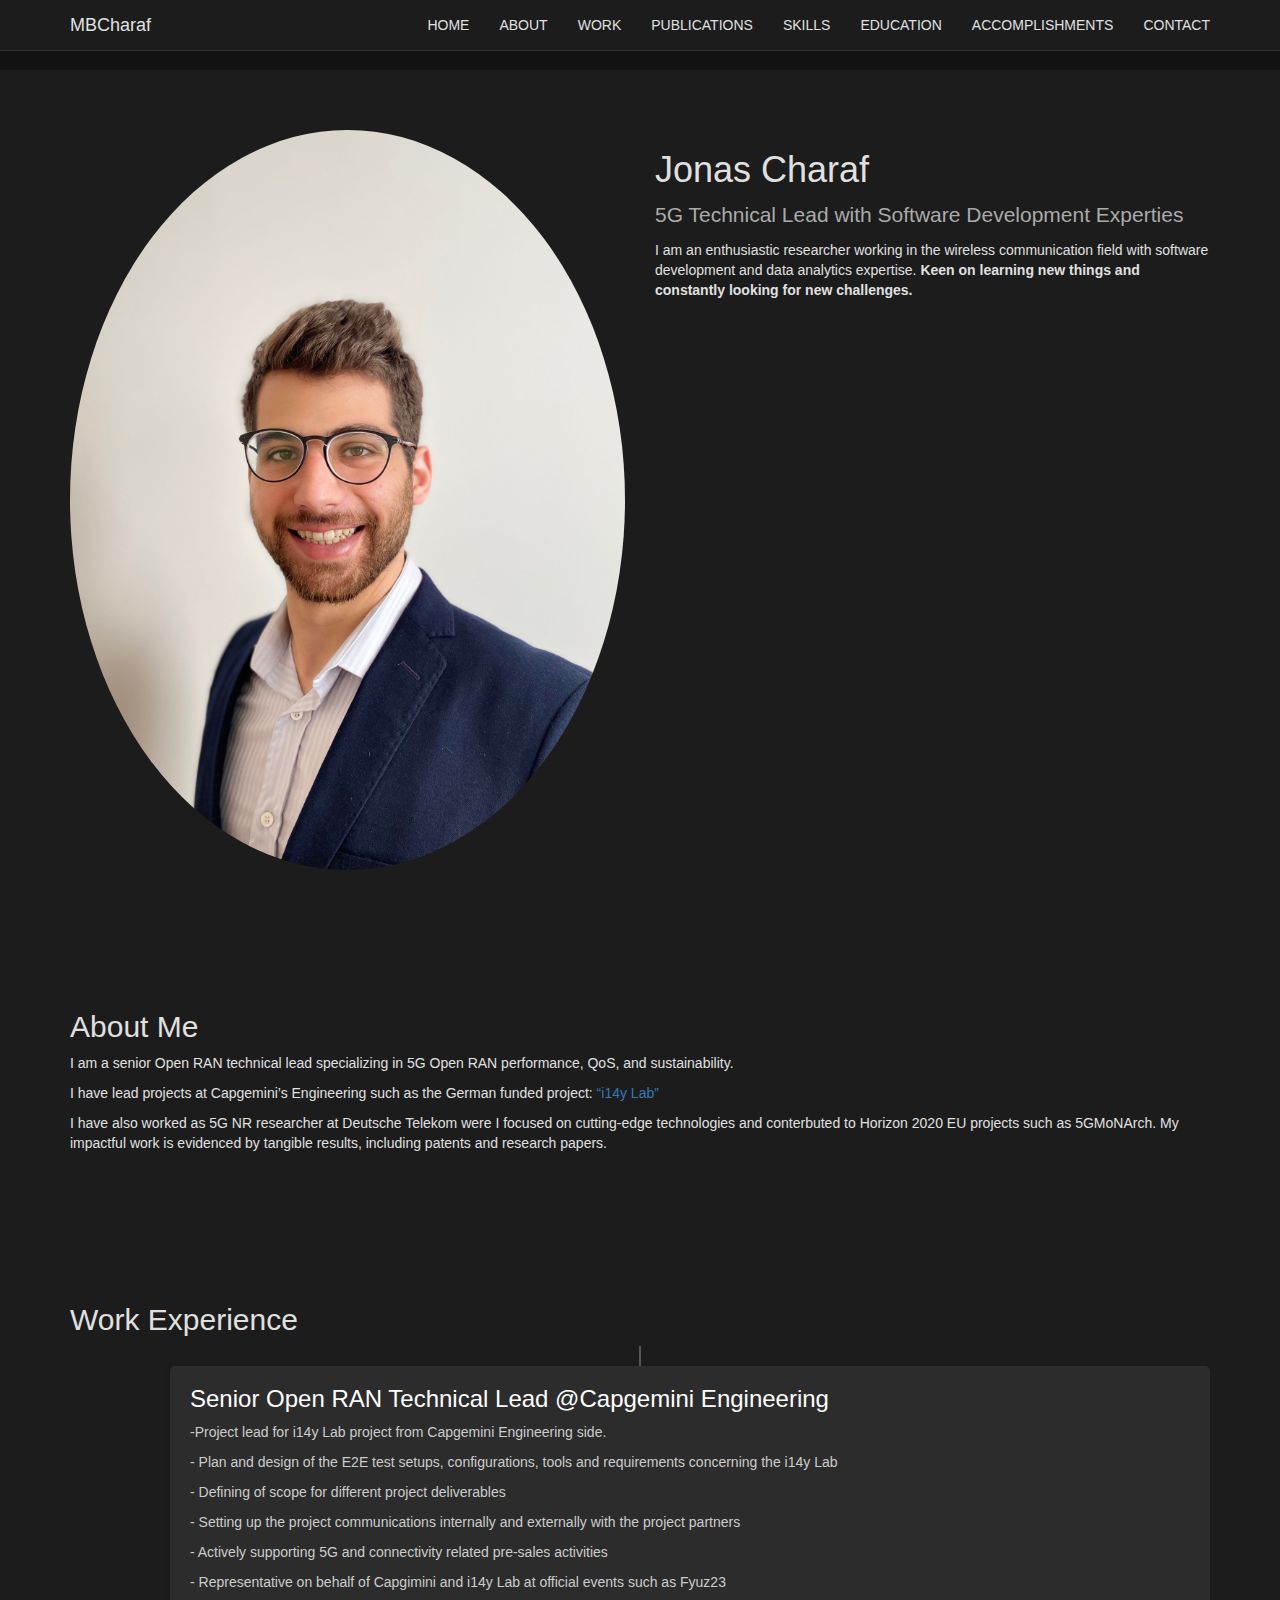
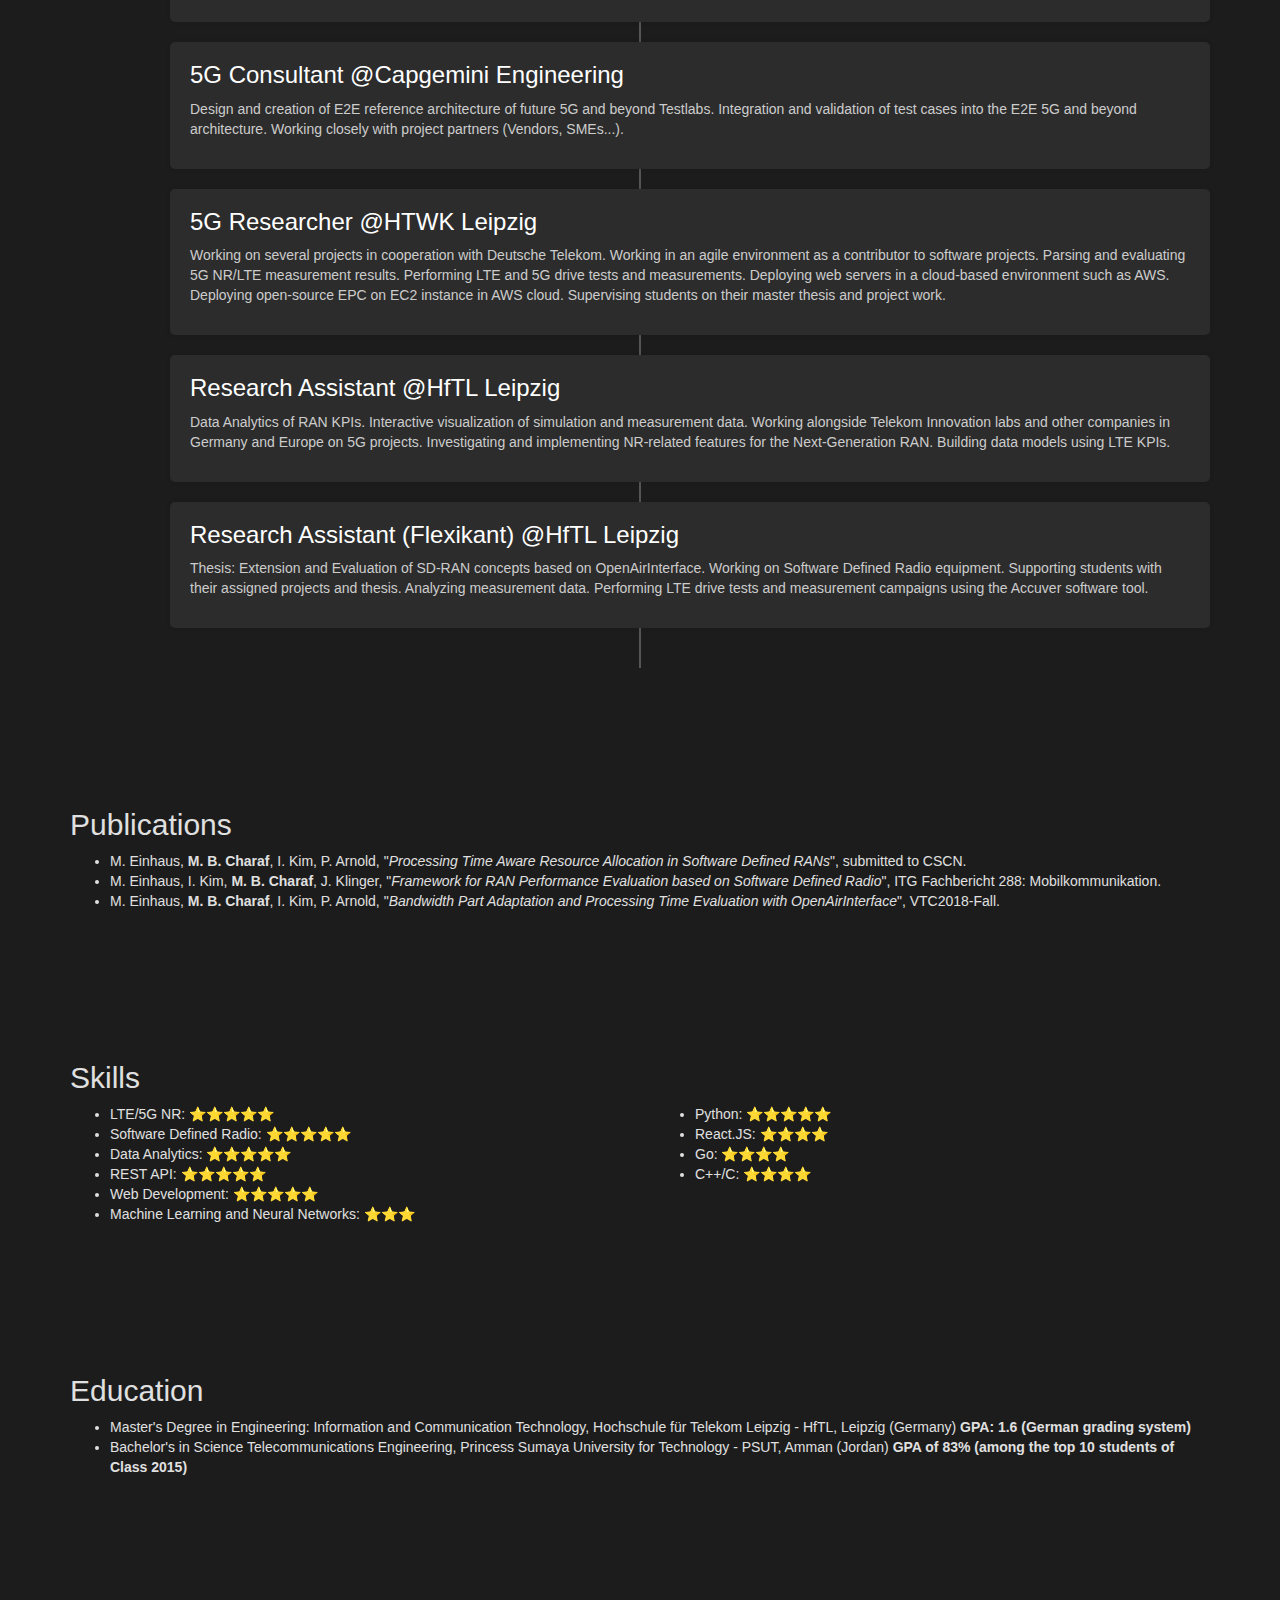
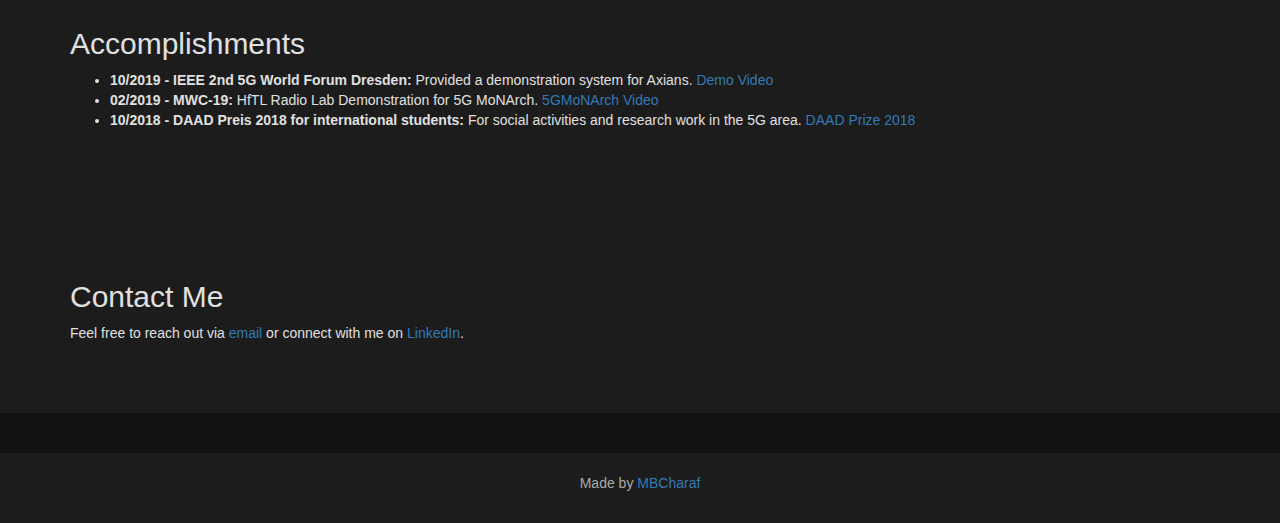
==== index.html @ 1aead3f2 "Update index.html" ====
<!DOCTYPE html>
<html lang="en">

<head>
    <meta charset="UTF-8">
    <meta name="viewport" content="width=device-width, initial-scale=1.0">
    <meta description="Personal CV and Portfolio of Mohamad Buchr Charaf">
    <title>Jonas Charaf</title>
    <link rel="stylesheet" href="https://maxcdn.bootstrapcdn.com/bootstrap/3.3.7/css/bootstrap.min.css">
    <link rel="stylesheet" href="css/styles.css">
</head>

<body>
    <nav class="navbar navbar-default navbar-fixed-top">
        <div class="container">
            <div class="navbar-header">
                <a class="navbar-brand" href="#">MBCharaf</a>
            </div>
            <ul class="nav navbar-nav navbar-right">
                <li><a href="#home">HOME</a></li>
                <li><a href="#about">ABOUT</a></li>
                <li><a href="#work">WORK</a></li>
                <li><a href="#publications">PUBLICATIONS</a></li>
                <li><a href="#skills">SKILLS</a></li>
                <li><a href="#education">EDUCATION</a></li>
                <li><a href="#accomplishments">ACCOMPLISHMENTS</a></li>
                <li><a href="#contact">CONTACT</a></li>
            </ul>
        </div>
    </nav>

    <section id="home" class="home-section">
        <div class="container">
            <div class="row">
                <div class="col-md-6">
                    <img src="images/Personal_Photo.jpeg" alt="Buchr Profile Picture" class="profile-pic">
                </div>
                <div class="col-md-6">
                    <h1>Jonas Charaf</h1>
                    <p class="tagline">5G Technical Lead with Software Development Experties</p>
                    <p>I am an enthusiastic researcher working in the wireless communication field with software development and data analytics expertise. <strong>Keen on learning new things and constantly looking for new challenges.</strong></p>
                </div>
            </div>
        </div>
    </section>

    <section id="about" class="about-section">
        <div class="container">
            <h2>About Me</h2>
            <p>I am a senior Open RAN technical lead specializing in 5G Open RAN performance, QoS, and sustainability. </p>

            <p>  I have lead projects at Capgemini’s Engineering such as the German funded project:  <a href="https://www.i14y-lab.com/">“i14y Lab”</a> </p>
                
            <p>   I have also worked as 5G NR researcher at Deutsche Telekom were I focused on cutting-edge technologies and conterbuted to Horizon 2020 EU projects such as 5GMoNArch. 
                
                My impactful work is evidenced by tangible results, including patents and research papers.</p>
        </div>
    </section>

    <section id="work" class="work-section">
        <div class="container">
            <h2>Work Experience</h2>
            <div class="timeline">
                <div class="timeline-item">
                    <div class="timeline-date">02/2023 - 08/2024</div>
                    <div class="timeline-content">
                        <h3>Senior Open RAN Technical Lead @Capgemini Engineering</h3>
                        <p>-Project lead for i14y Lab project from Capgemini Engineering side.

                            <p>  - Plan and design of the E2E test setups, configurations, tools and requirements concerning the i14y Lab</p>
                            
                                <p> - Defining of scope for different project deliverables</p>
                            
                                    <p> - Setting up the project communications internally and externally with the project partners</p>
                            
                                        <p> - Actively supporting 5G and connectivity related pre-sales activities </p>
                            
                                            <p>  - Representative on behalf of Capgimini and i14y Lab at official events such as Fyuz23 </p>
                    </div>
                </div>
                <div class="timeline-item">
                    <div class="timeline-date">01/2022 - 02/2023</div>
                    <div class="timeline-content">
                        <h3>5G Consultant @Capgemini Engineering</h3>
                        <p>Design and creation of E2E reference architecture of future 5G and beyond Testlabs. Integration and validation of test cases into the E2E 5G and beyond architecture. Working closely with project partners (Vendors, SMEs...).</p>
                    </div>
                </div>
                <div class="timeline-item">
                    <div class="timeline-date">02/2019 - 12/2021</div>
                    <div class="timeline-content">
                        <h3>5G Researcher @HTWK Leipzig</h3>
                        <p>Working on several projects in cooperation with Deutsche Telekom. Working in an agile environment as a contributor to software projects. Parsing and evaluating 5G NR/LTE measurement results. Performing LTE and 5G drive tests and measurements. Deploying web servers in a cloud-based environment such as AWS. Deploying open-source EPC on EC2 instance in AWS cloud. Supervising students on their master thesis and project work.</p>
                    </div>
                </div>
                <div class="timeline-item">
                    <div class="timeline-date">09/2018 - 01/2019</div>
                    <div class="timeline-content">
                        <h3>Research Assistant @HfTL Leipzig</h3>
                        <p>Data Analytics of RAN KPIs. Interactive visualization of simulation and measurement data. Working alongside Telekom Innovation labs and other companies in Germany and Europe on 5G projects. Investigating and implementing NR-related features for the Next-Generation RAN. Building data models using LTE KPIs.</p>
                    </div>
                </div>
                <div class="timeline-item">
                    <div class="timeline-date">05/2017 - 08/2018</div>
                    <div class="timeline-content">
                        <h3>Research Assistant (Flexikant) @HfTL Leipzig</h3>
                        <p>Thesis: Extension and Evaluation of SD-RAN concepts based on OpenAirInterface. Working on Software Defined Radio equipment. Supporting students with their assigned projects and thesis. Analyzing measurement data. Performing LTE drive tests and measurement campaigns using the Accuver software tool.</p>
                    </div>
                </div>
            </div>
        </div>
    </section>

    <section id="publications" class="publications-section">
        <div class="container">
            <h2>Publications</h2>
            <ul>
                <li>M. Einhaus, <strong> M. B. Charaf</strong>, I. Kim, P. Arnold, "<em>Processing Time Aware Resource Allocation in Software Defined RANs</em>", submitted to CSCN.</li>
                <li>M. Einhaus, I. Kim, <strong> M. B. Charaf</strong>, J. Klinger, "<em>Framework for RAN Performance Evaluation based on Software Defined Radio</em>", ITG Fachbericht 288: Mobilkommunikation.</li>
                <li>M. Einhaus, <strong> M. B. Charaf</strong>, I. Kim, P. Arnold, "<em>Bandwidth Part Adaptation and Processing Time Evaluation with OpenAirInterface</em>", VTC2018-Fall.</li>
            </ul>
        </div>
    </section>

    <section id="skills" class="skills-section">
        <div class="container">
            <h2>Skills</h2>
            <div class="row">
                <div class="col-md-6">
                    <ul>
                        <li>LTE/5G NR: ⭐⭐⭐⭐⭐</li>
                        <li>Software Defined Radio: ⭐⭐⭐⭐⭐</li>
                        <li>Data Analytics: ⭐⭐⭐⭐⭐</li>
                        <li>REST API: ⭐⭐⭐⭐⭐</li>
                        <li>Web Development: ⭐⭐⭐⭐⭐</li>
                        <li>Machine Learning and Neural Networks: ⭐⭐⭐</li>
                    </ul>
                </div>
                <div class="col-md-6">
                    <ul>
                        <li>Python: ⭐⭐⭐⭐⭐</li>
                        <li>React.JS: ⭐⭐⭐⭐</li>
                        <li>Go: ⭐⭐⭐⭐</li>
                        <li>C++/C: ⭐⭐⭐⭐</li>
                    </ul>
                </div>
            </div>
        </div>
    </section>

    <section id="education" class="education-section">
        <div class="container">
            <h2>Education</h2>
            <ul>
                <li>Master's Degree in Engineering: Information and Communication Technology, Hochschule für Telekom Leipzig - HfTL, Leipzig (Germany) <strong>GPA: 1.6 (German grading system)</strong></li>
                <li>Bachelor's in Science Telecommunications Engineering, Princess Sumaya University for Technology - PSUT, Amman (Jordan) <strong>GPA of 83% (among the top 10 students of Class 2015)</strong></li>
            </ul>
        </div>
    </section>

    <section id="accomplishments" class="accomplishments-section">
        <div class="container">
            <h2>Accomplishments</h2>
            <ul>
                <li><strong>10/2019 - IEEE 2nd 5G World Forum Dresden:</strong> Provided a demonstration system for Axians. <a href="https://www.youtube.com/watch?v=79qnZN4NNzw&t=35s">Demo Video</a></li>
                <li><strong>02/2019 - MWC-19:</strong> HfTL Radio Lab Demonstration for 5G MoNArch. <a href="https://www.youtube.com/watch?v=lJs1aWvZu5U">5GMoNArch Video</a></li>
                <li><strong>10/2018 - DAAD Preis 2018 for international students:</strong> For social activities and research work in the 5G area. <a href="https://www.hft-leipzig.de/de/hochschule/alumni/service/news/news-detailansicht/article/student-aus-syrien-erhaelt-daad-preis-2018.html">DAAD Prize 2018</a></li>
            </ul>
        </div>
    </section>

    <section id="contact" class="contact-section">
        <div class="container">
            <h2>Contact Me</h2>
            <p>Feel free to reach out via <a href="mailto:jonas.charaf@outlook.com">email</a> or connect with me on <a href="linkedin.com/in/mbeshercharaf">LinkedIn</a>.</p>
        </div>
    </section>

    <footer class="footer">
        <div class="container">
            <p>Made by <a href="https://github.com/MBCharaf">MBCharaf</a></p>
        </div>
    </footer>

    <script src="https://ajax.googleapis.com/ajax/libs/jquery/3.5.1/jquery.min.js"></script>
    <script src="https://maxcdn.bootstrapcdn.com/bootstrap/3.3.7/js/bootstrap.min.js"></script>
    <script src="js/myScript.js"></script>
</body>

</html>
---- css/styles.css ----
body {
  font-family: 'Arial', sans-serif;
  padding-top: 70px;
  background-color: #121212;
  color: #e0e0e0;
}

.navbar {
  margin-bottom: 0;
  background-color: #1c1c1c;
  border-color: #333;
}

.navbar-brand {
  color: #e0e0e0 !important;
}

.navbar-nav > li > a {
  color: #e0e0e0 !important;
}

.navbar-nav > li > a:hover {
  color: #ffffff !important;
}

.home-section, .about-section, .work-section, .publications-section, .skills-section, .education-section, .accomplishments-section, .contact-section {
  padding: 60px 0;
  background-color: #1c1c1c;
}

.profile-pic {
  max-width: 100%;
  border-radius: 50%;
}

.tagline {
  font-size: 1.5em;
  color: #aaaaaa;
}

.timeline {
  position: relative;
  padding: 20px 0;
  list-style: none;
}

.timeline:before {
  content: '';
  position: absolute;
  top: 0;
  bottom: 0;
  width: 2px;
  background: #555;
  left: 50%;
  margin-left: -1px;
}

.timeline-item {
  margin-bottom: 20px;
  position: relative;
}

.timeline-item:before, .timeline-item:after {
  content: "";
  display: table;
}

.timeline-item:after {
  clear: both;
}

.timeline-item .timeline-date {
  position: absolute;
  width: 100px;
  text-align: right;
  left: 50%;
  top: 30px;
  margin-left: -125px;
  color: #aaaaaa;
}

.timeline-item .timeline-content {
  margin-left: 100px;
  background: #2c2c2c;
  padding: 20px;
  position: relative;
  border-radius: 5px;
  box-shadow: 0 0 5px rgba(0, 0, 0, 0.1);
}

.timeline-item .timeline-content h3 {
  margin-top: 0;
  color: #ffffff;
}

.timeline-item .timeline-content p {
  color: #cccccc;
}

.footer {
  background: #1c1c1c;
  padding: 20px 0;
  text-align: center;
  color: #aaaaaa;
  margin-top: 40px;
}

.footer a {
  color: #337ab7;
}

@media (max-width: 768px) {
  .timeline:before {
      left: 8%;
  }
  
  .timeline-item .timeline-date {
      text-align: left;
      left: 0;
      margin-left: 0;
      top: -15px;
  }
  
  .timeline-item .timeline-content {
      margin-left: 0;
      padding-left: 20px;
      padding-right: 20px;
  }
}
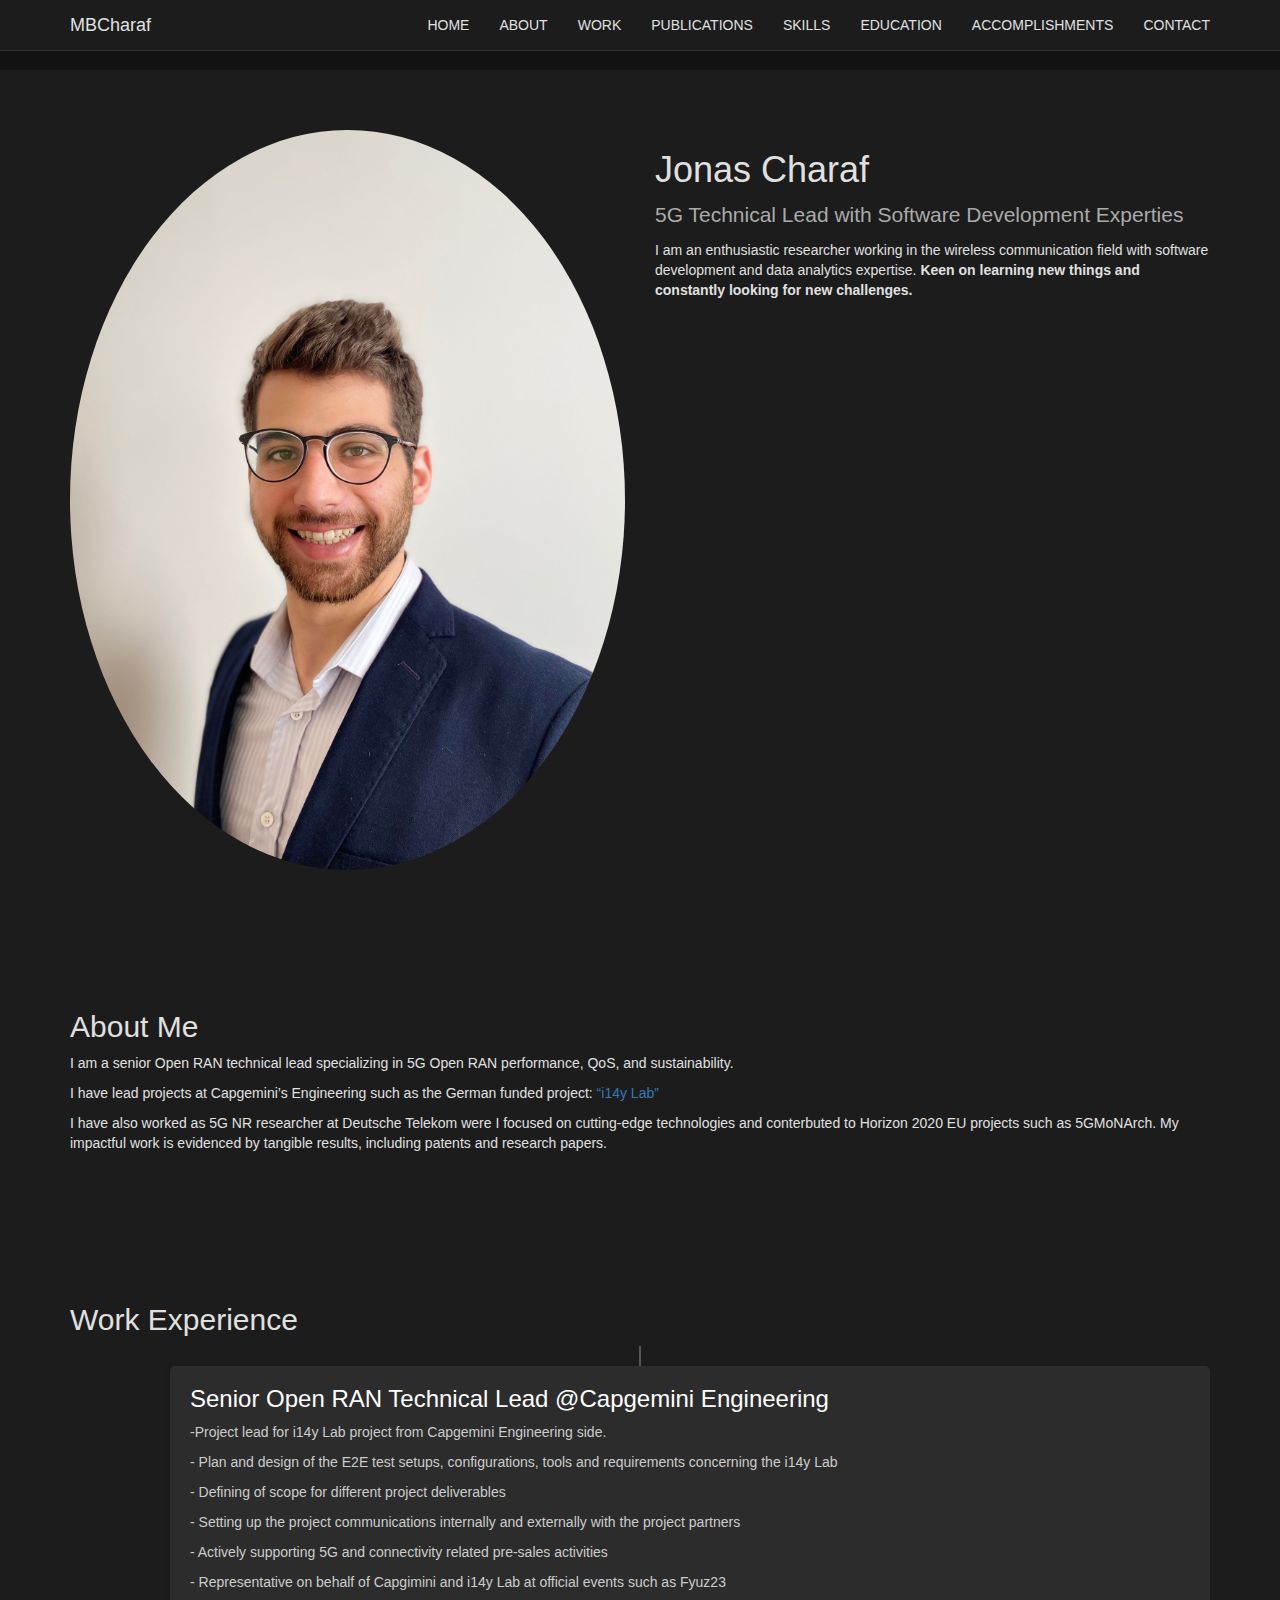
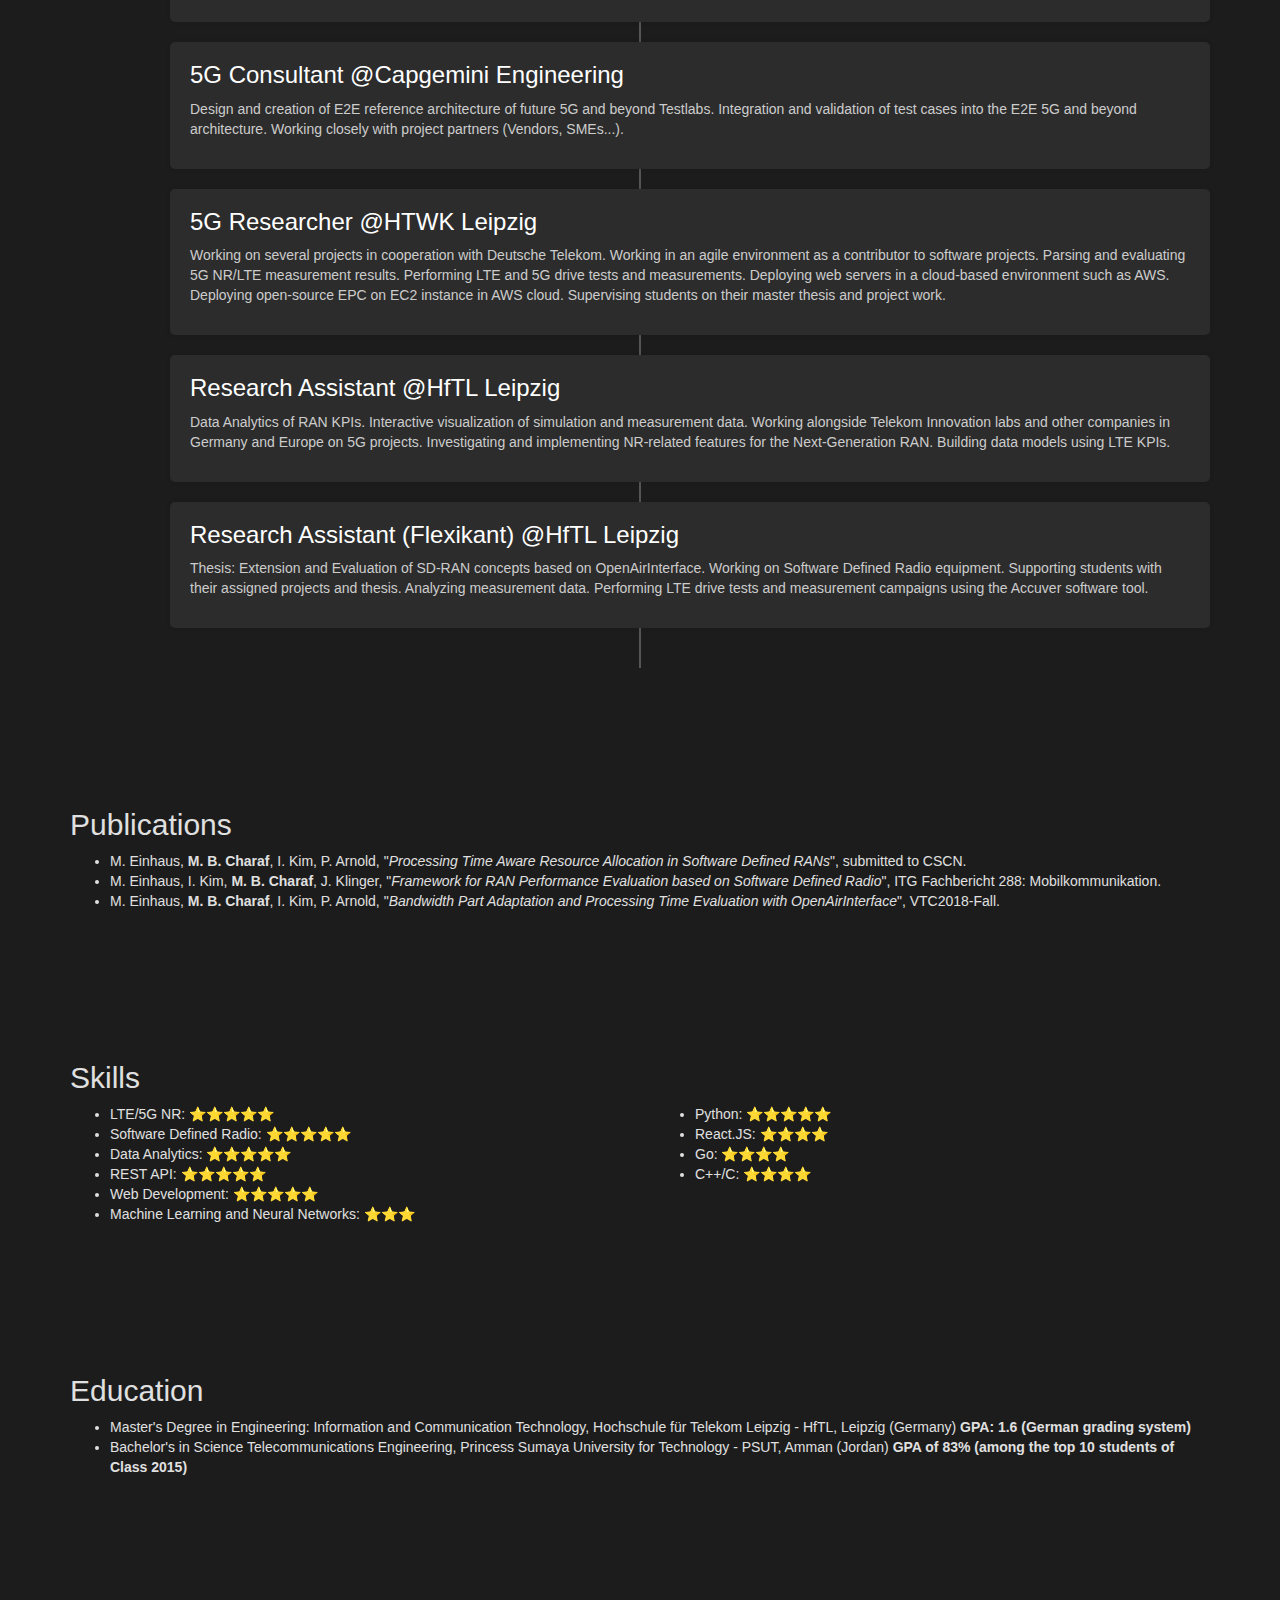
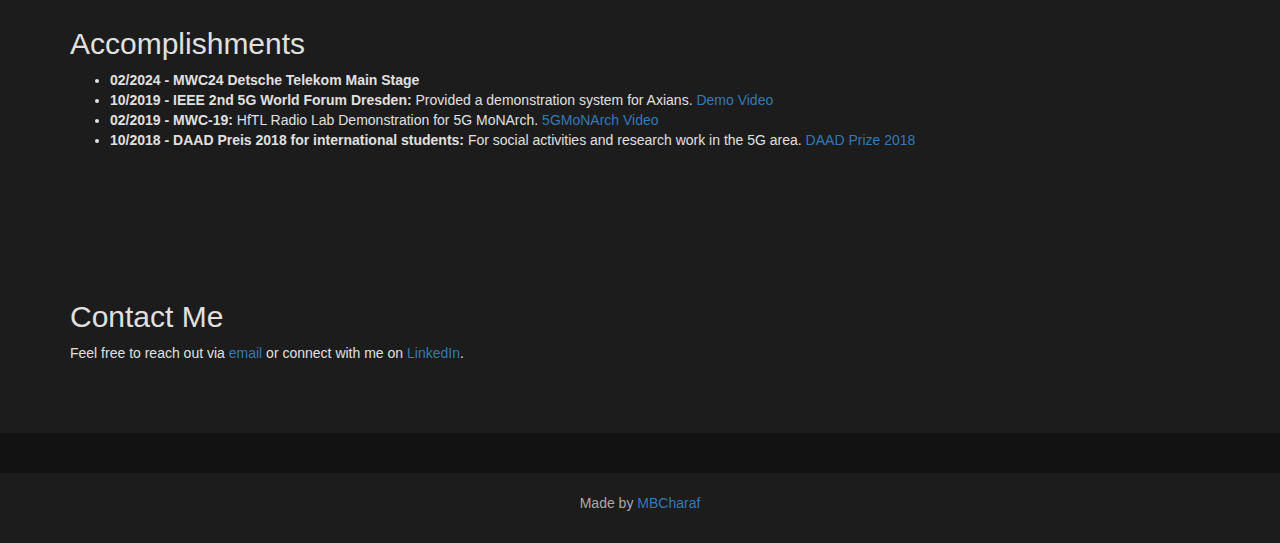
==== commit f7eea706: "Update index.html" ====
--- a/index.html
+++ b/index.html
@@ -161,6 +161,7 @@
         <div class="container">
             <h2>Accomplishments</h2>
             <ul>
+                <li><strong>02/2024 - MWC24 Detsche Telekom Main Stage</strong><a href="https://mwc.telekom.com/speaker/jonas-charaf-2024"></a></li>
                 <li><strong>10/2019 - IEEE 2nd 5G World Forum Dresden:</strong> Provided a demonstration system for Axians. <a href="https://www.youtube.com/watch?v=79qnZN4NNzw&t=35s">Demo Video</a></li>
                 <li><strong>02/2019 - MWC-19:</strong> HfTL Radio Lab Demonstration for 5G MoNArch. <a href="https://www.youtube.com/watch?v=lJs1aWvZu5U">5GMoNArch Video</a></li>
                 <li><strong>10/2018 - DAAD Preis 2018 for international students:</strong> For social activities and research work in the 5G area. <a href="https://www.hft-leipzig.de/de/hochschule/alumni/service/news/news-detailansicht/article/student-aus-syrien-erhaelt-daad-preis-2018.html">DAAD Prize 2018</a></li>
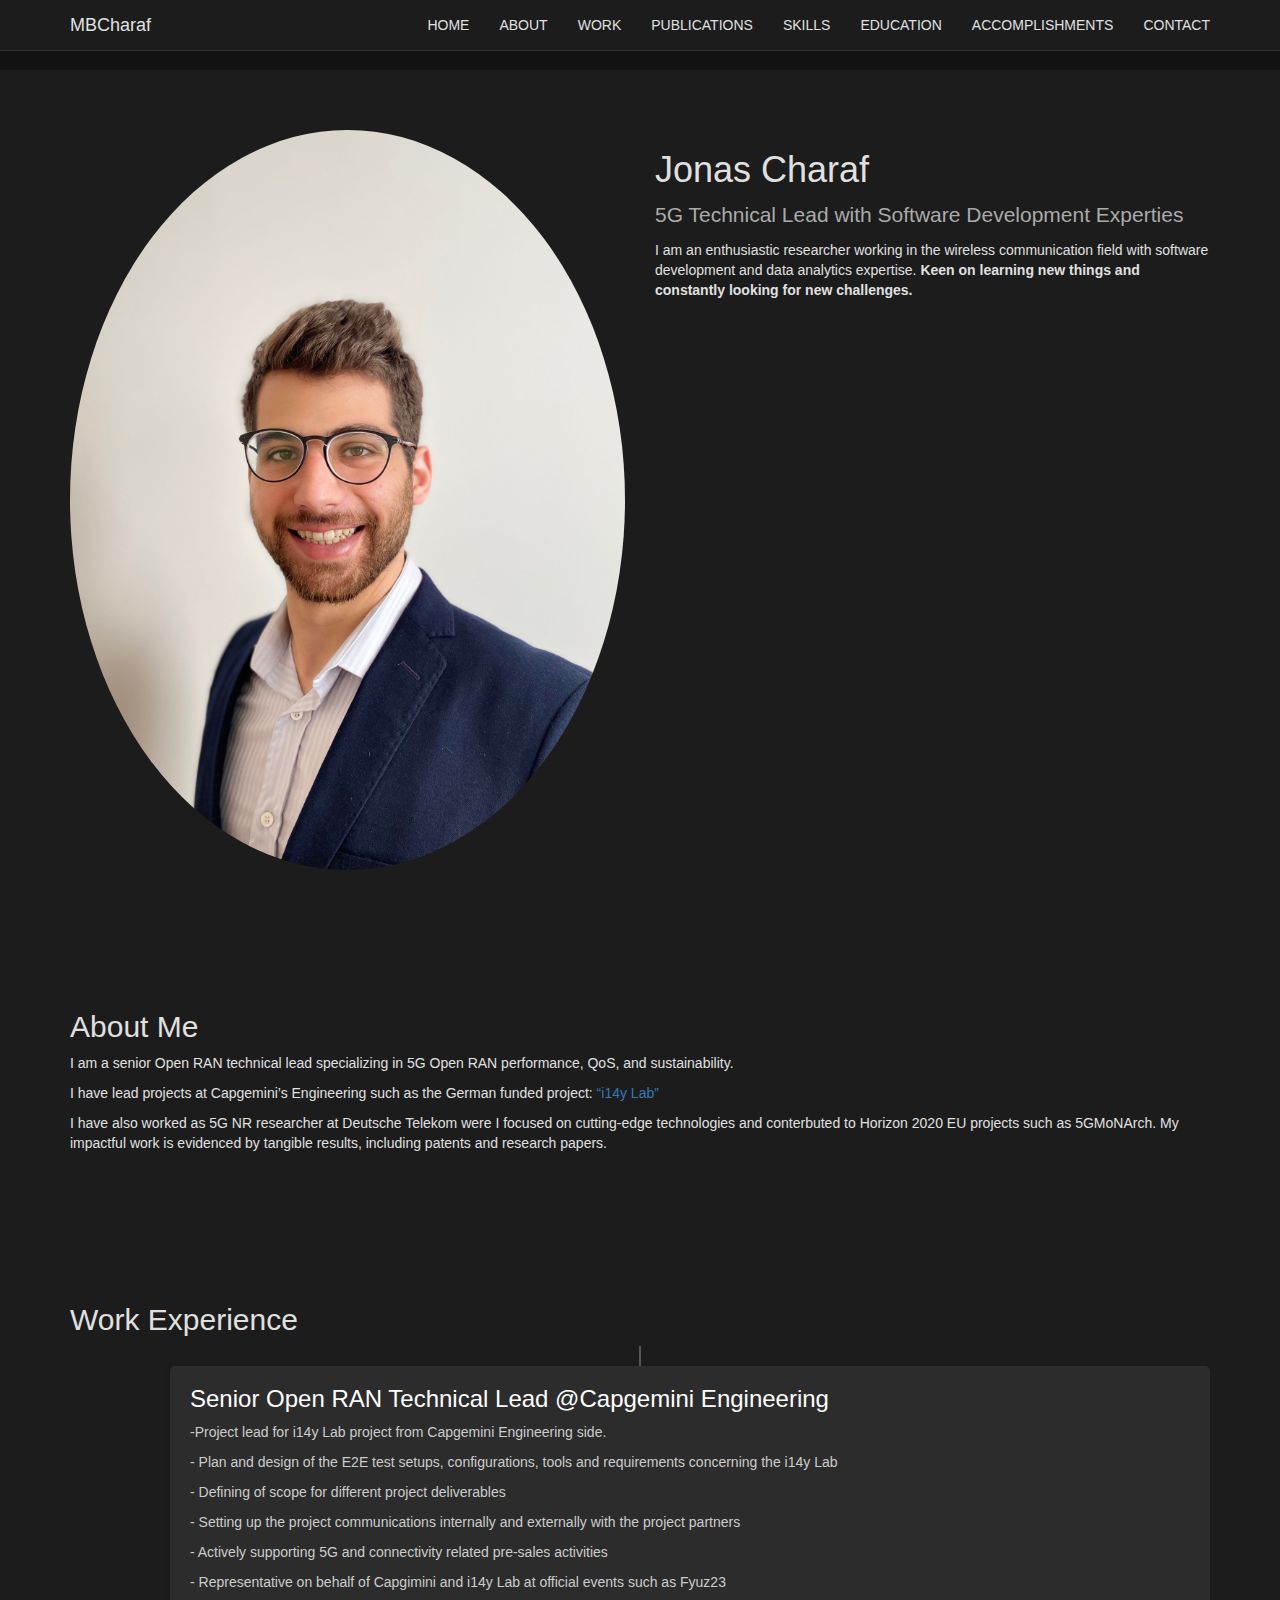
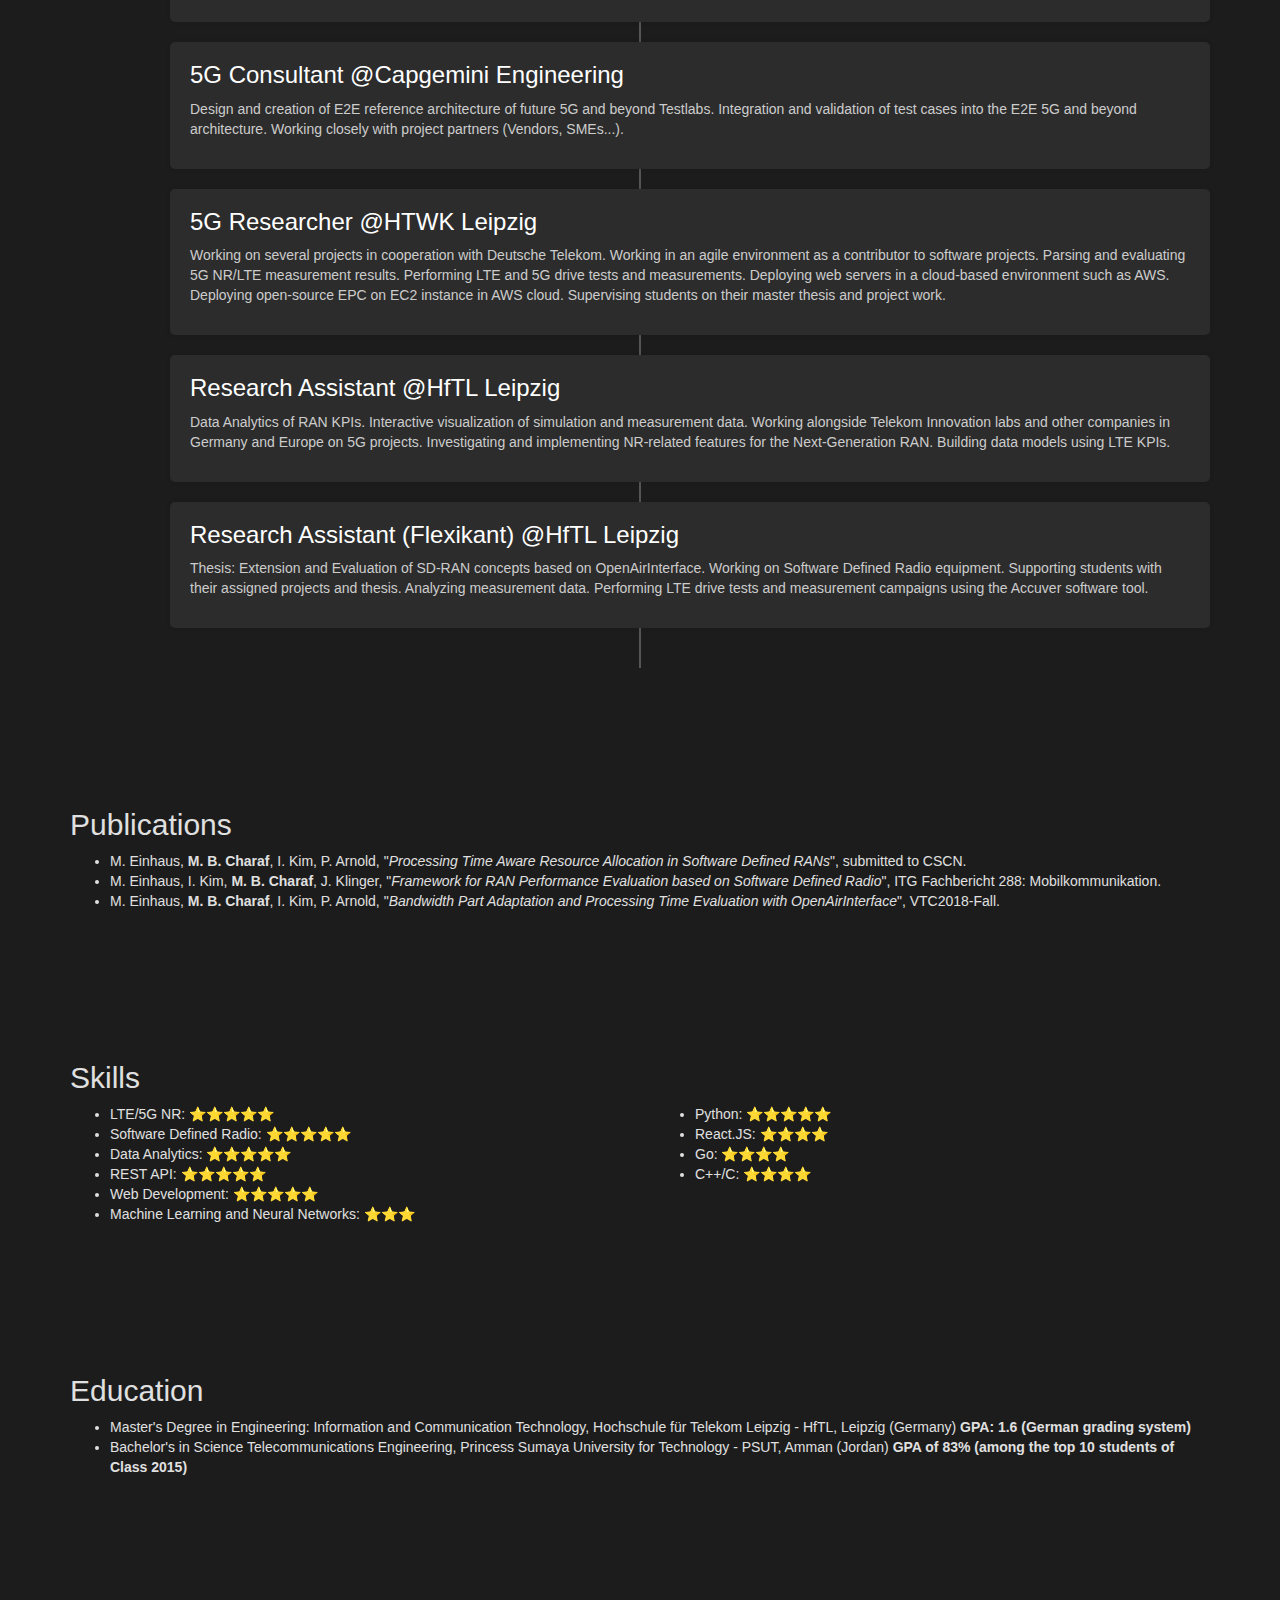
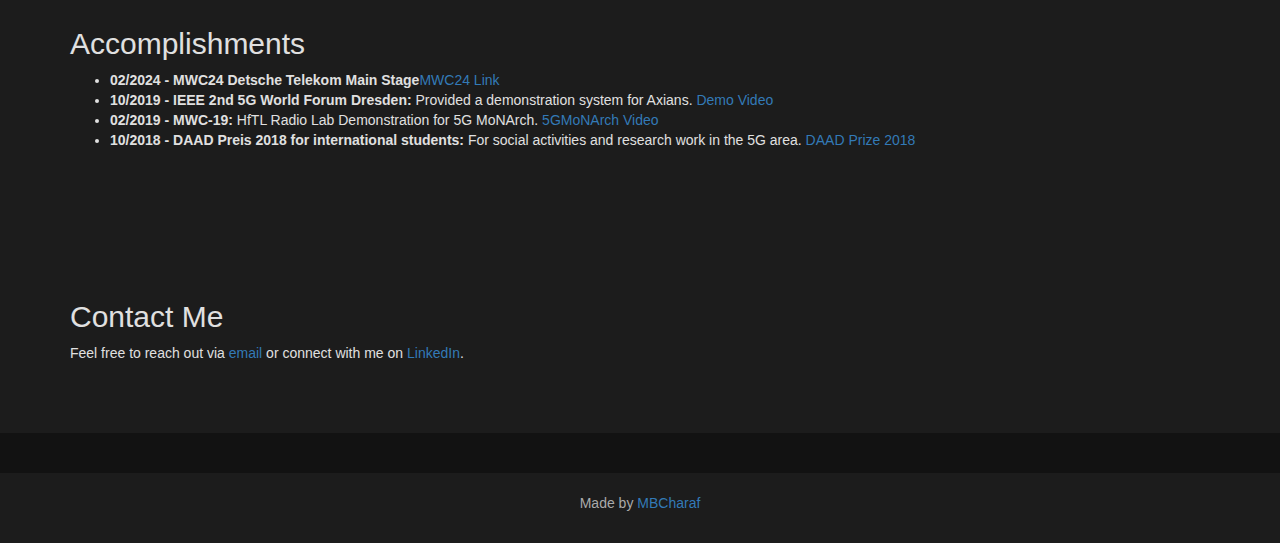
==== commit 20a8280e: "Update index.html" ====
--- a/index.html
+++ b/index.html
@@ -161,7 +161,7 @@
         <div class="container">
             <h2>Accomplishments</h2>
             <ul>
-                <li><strong>02/2024 - MWC24 Detsche Telekom Main Stage</strong><a href="https://mwc.telekom.com/speaker/jonas-charaf-2024"></a></li>
+                <li><strong>02/2024 - MWC24 Detsche Telekom Main Stage</strong><a href="https://mwc.telekom.com/speaker/jonas-charaf-2024">MWC24 Link</a></li>
                 <li><strong>10/2019 - IEEE 2nd 5G World Forum Dresden:</strong> Provided a demonstration system for Axians. <a href="https://www.youtube.com/watch?v=79qnZN4NNzw&t=35s">Demo Video</a></li>
                 <li><strong>02/2019 - MWC-19:</strong> HfTL Radio Lab Demonstration for 5G MoNArch. <a href="https://www.youtube.com/watch?v=lJs1aWvZu5U">5GMoNArch Video</a></li>
                 <li><strong>10/2018 - DAAD Preis 2018 for international students:</strong> For social activities and research work in the 5G area. <a href="https://www.hft-leipzig.de/de/hochschule/alumni/service/news/news-detailansicht/article/student-aus-syrien-erhaelt-daad-preis-2018.html">DAAD Prize 2018</a></li>
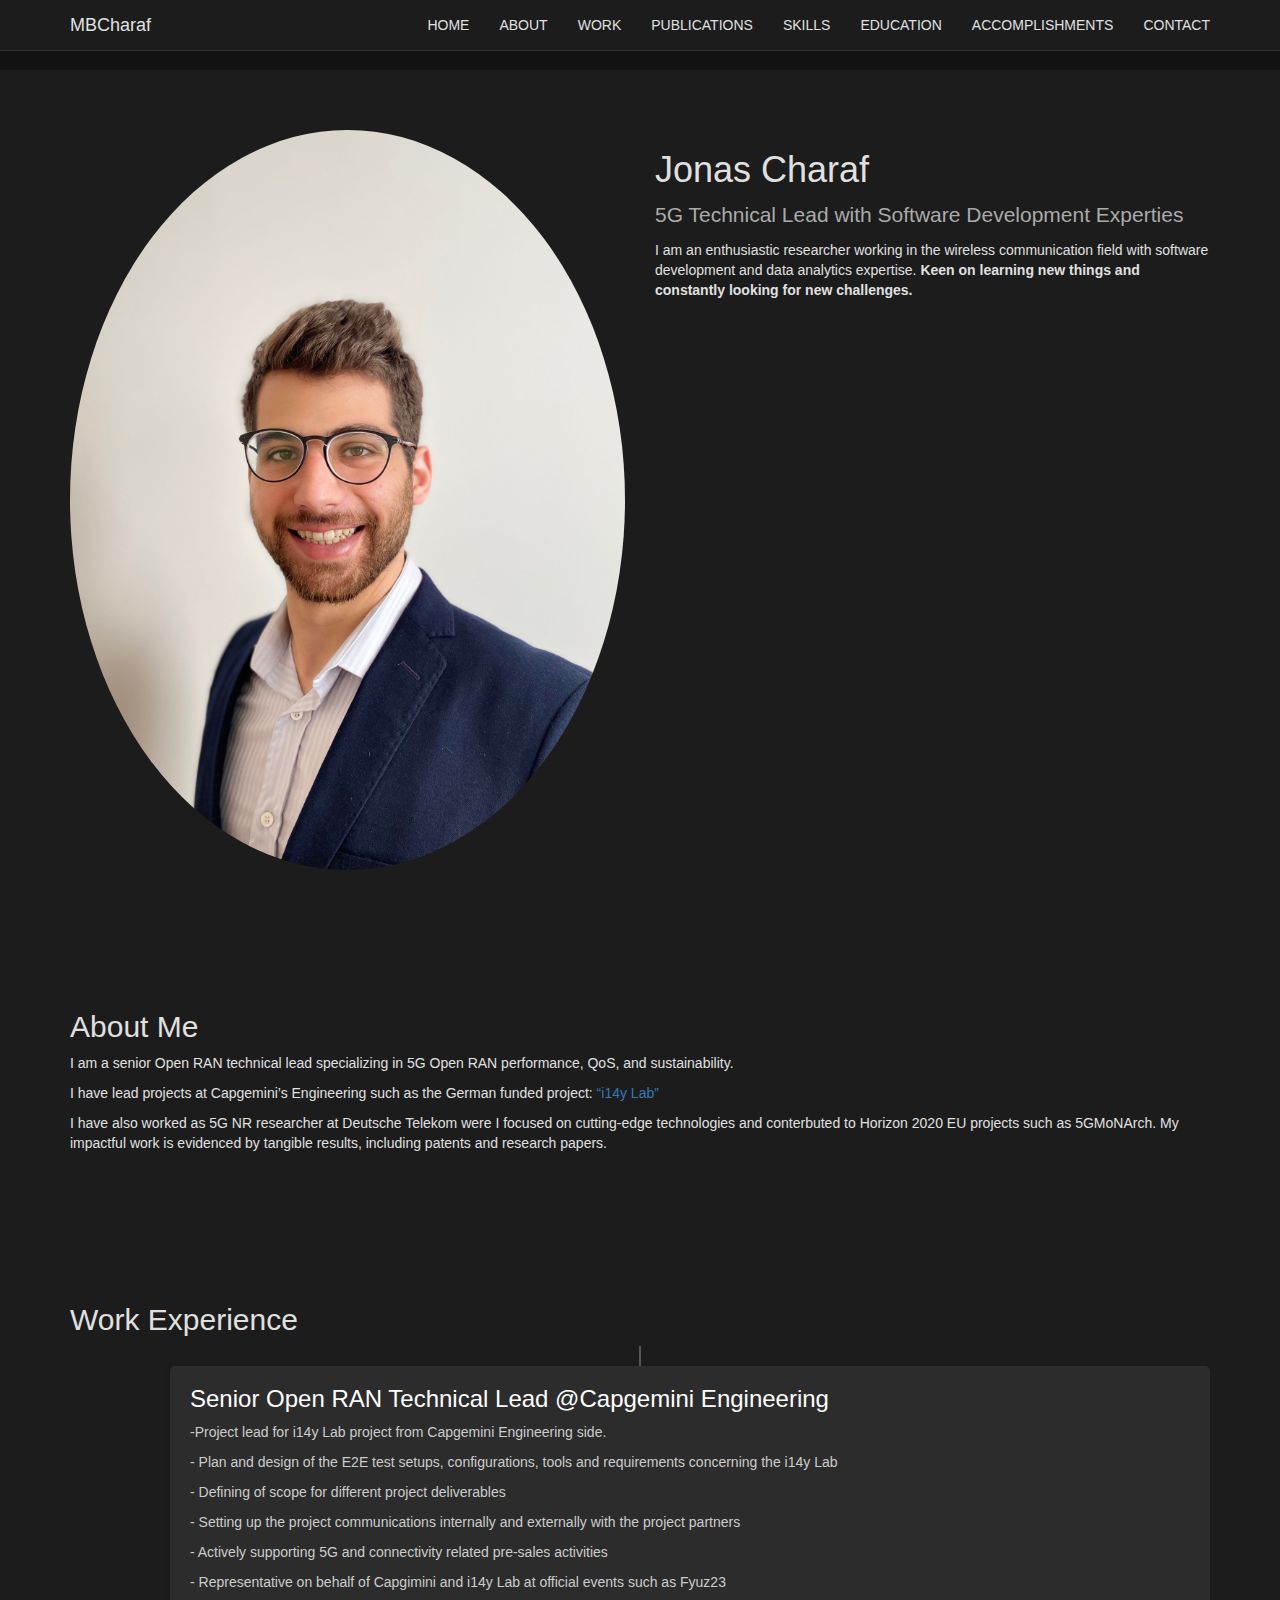
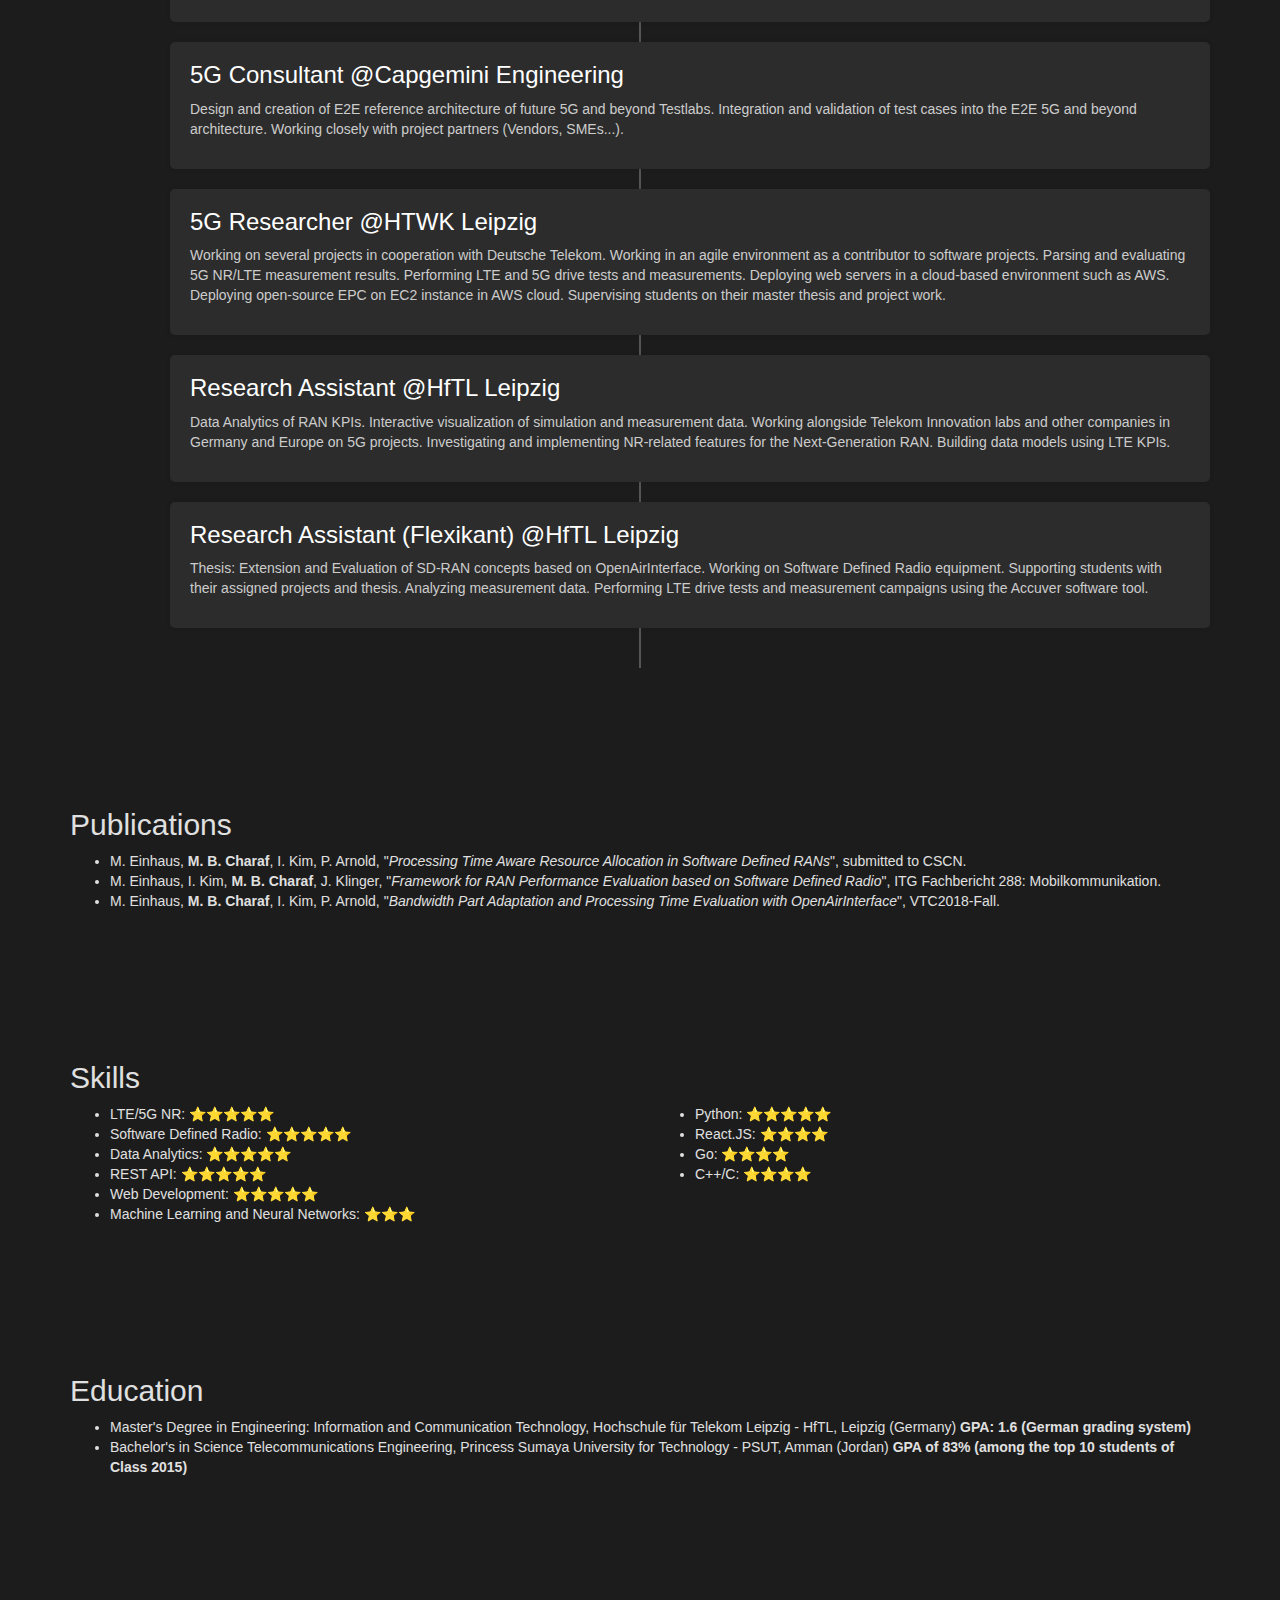
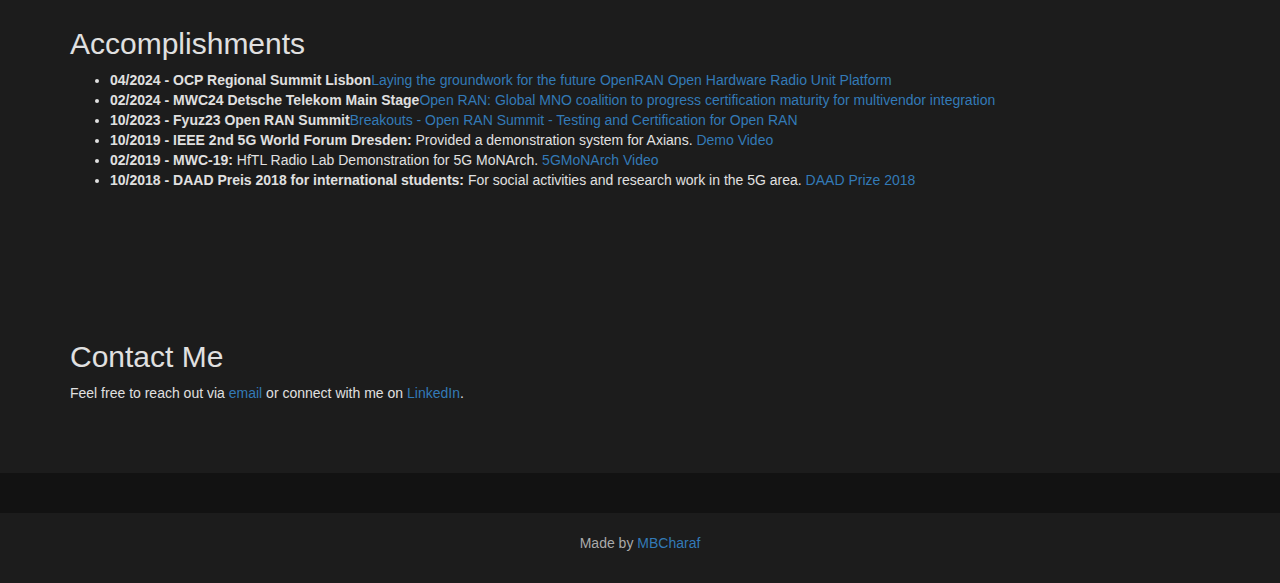
==== commit 753728f4: "updates to achivmetns" ====
--- a/index.html
+++ b/index.html
@@ -67,15 +67,15 @@
                         <h3>Senior Open RAN Technical Lead @Capgemini Engineering</h3>
                         <p>-Project lead for i14y Lab project from Capgemini Engineering side.
 
-                            <p>  - Plan and design of the E2E test setups, configurations, tools and requirements concerning the i14y Lab</p>
+                        <p>  - Plan and design of the E2E test setups, configurations, tools and requirements concerning the i14y Lab</p>
                             
-                                <p> - Defining of scope for different project deliverables</p>
+                        <p> - Defining of scope for different project deliverables</p>
                             
-                                    <p> - Setting up the project communications internally and externally with the project partners</p>
+                        <p> - Setting up the project communications internally and externally with the project partners</p>
                             
-                                        <p> - Actively supporting 5G and connectivity related pre-sales activities </p>
+                        <p> - Actively supporting 5G and connectivity related pre-sales activities </p>
                             
-                                            <p>  - Representative on behalf of Capgimini and i14y Lab at official events such as Fyuz23 </p>
+                        <p>  - Representative on behalf of Capgimini and i14y Lab at official events such as Fyuz23 </p>
                     </div>
                 </div>
                 <div class="timeline-item">
@@ -161,7 +161,9 @@
         <div class="container">
             <h2>Accomplishments</h2>
             <ul>
-                <li><strong>02/2024 - MWC24 Detsche Telekom Main Stage</strong><a href="https://mwc.telekom.com/speaker/jonas-charaf-2024">MWC24 Link</a></li>
+                <li><strong>04/2024 - OCP Regional Summit Lisbon</strong><a href="https://www.opencompute.org/blog/laying-the-groundwork-for-the-future-openran-open-hardware-radio-unit-platform-at-the-ocp-regional-summit-in-lisbon">Laying the groundwork for the future OpenRAN Open Hardware Radio Unit Platform</a></li>
+                <li><strong>02/2024 - MWC24 Detsche Telekom Main Stage</strong><a href="https://mwc.telekom.com/speaker/jonas-charaf-2024">Open RAN: Global MNO coalition to progress certification maturity for multivendor integration</a></li>
+                <li><strong>10/2023 - Fyuz23 Open RAN Summit</strong><a href="https://www.youtube.com/watch?v=KmJ0NH8uqKw">Breakouts - Open RAN Summit - Testing and Certification for Open RAN </a></li>
                 <li><strong>10/2019 - IEEE 2nd 5G World Forum Dresden:</strong> Provided a demonstration system for Axians. <a href="https://www.youtube.com/watch?v=79qnZN4NNzw&t=35s">Demo Video</a></li>
                 <li><strong>02/2019 - MWC-19:</strong> HfTL Radio Lab Demonstration for 5G MoNArch. <a href="https://www.youtube.com/watch?v=lJs1aWvZu5U">5GMoNArch Video</a></li>
                 <li><strong>10/2018 - DAAD Preis 2018 for international students:</strong> For social activities and research work in the 5G area. <a href="https://www.hft-leipzig.de/de/hochschule/alumni/service/news/news-detailansicht/article/student-aus-syrien-erhaelt-daad-preis-2018.html">DAAD Prize 2018</a></li>
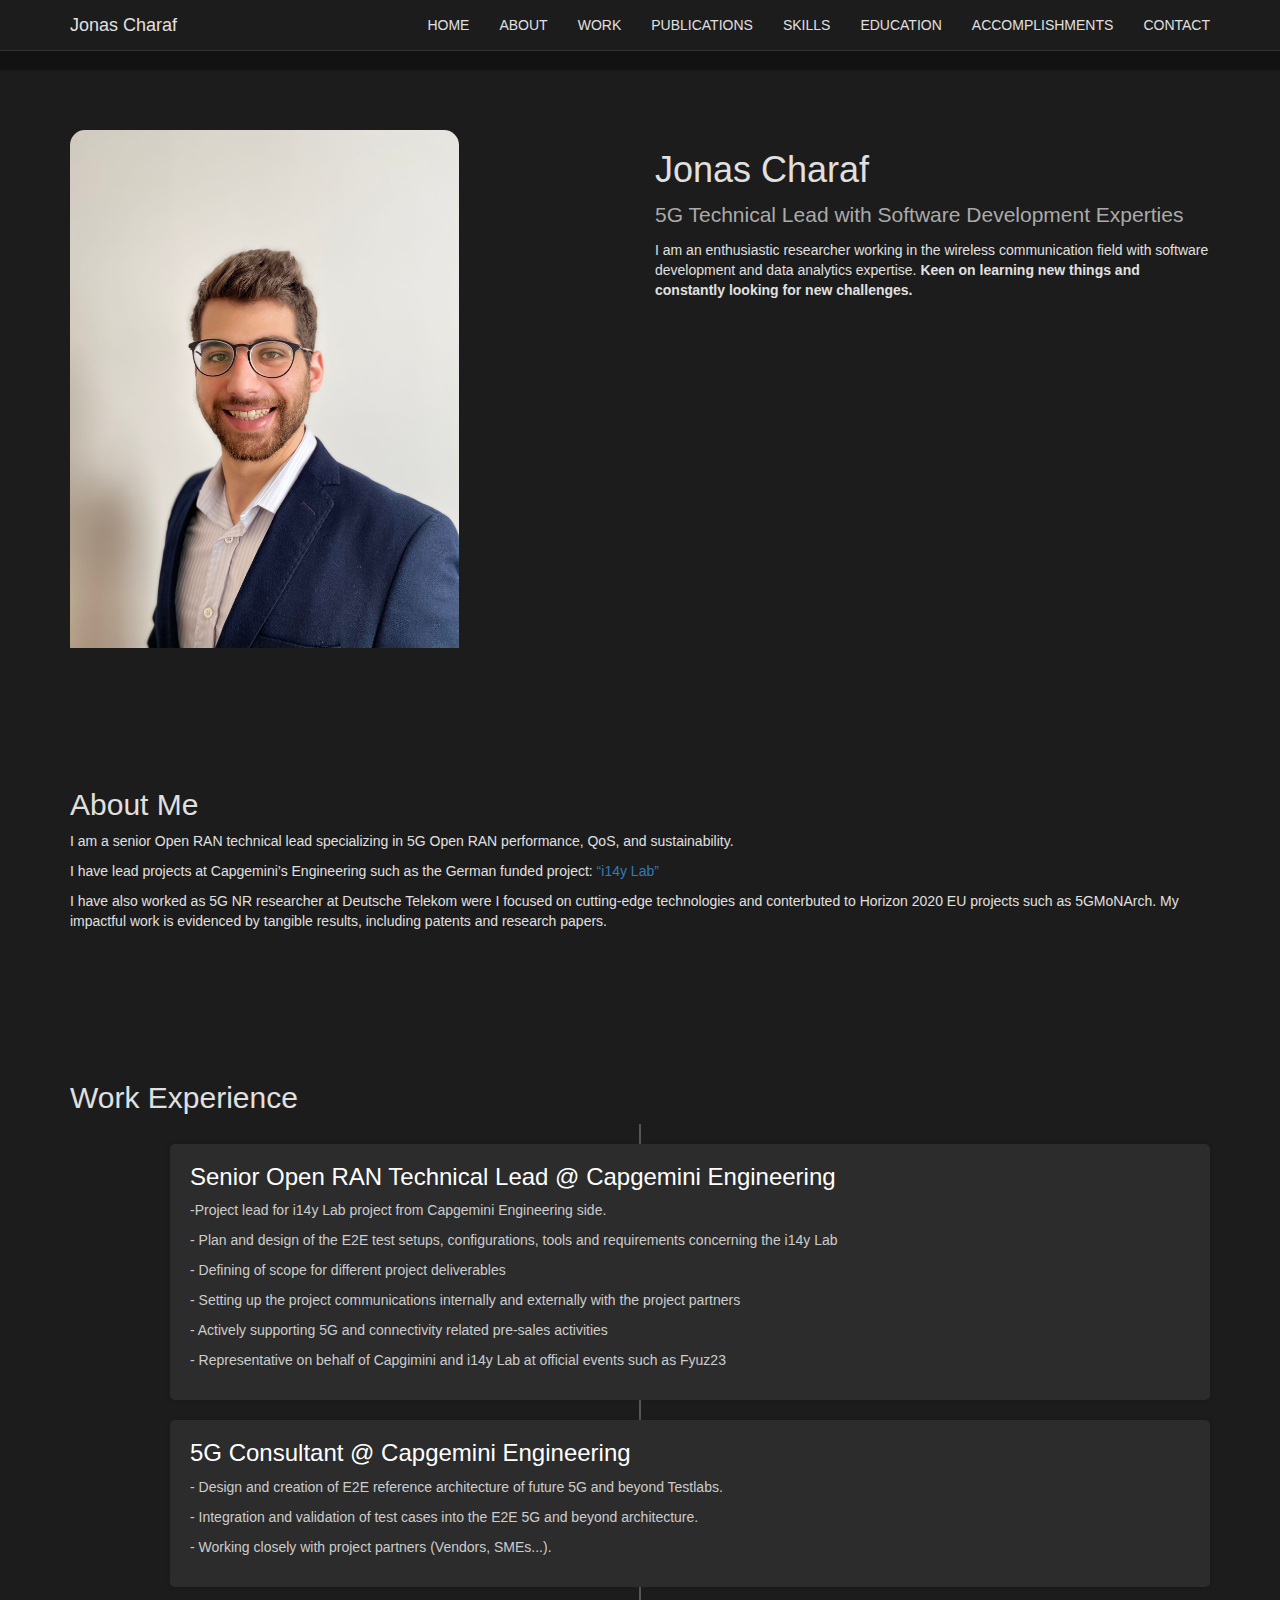
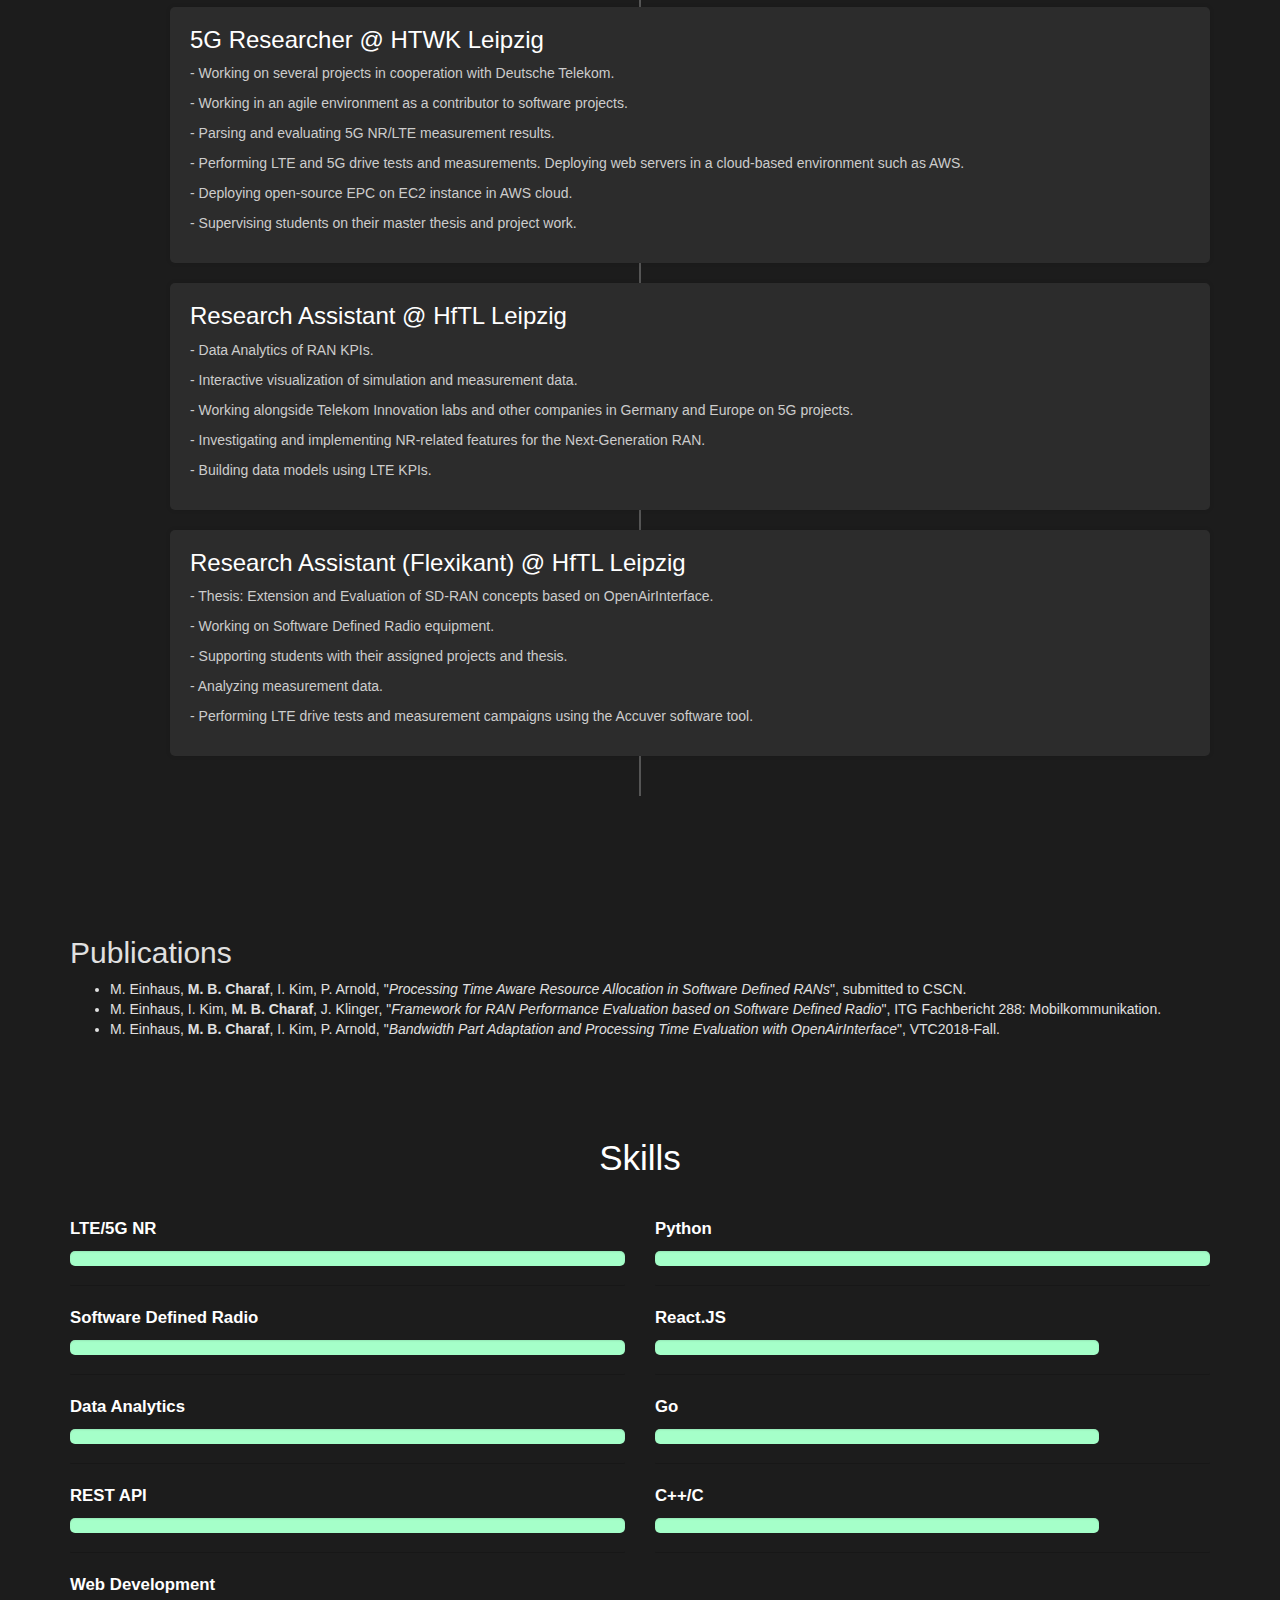
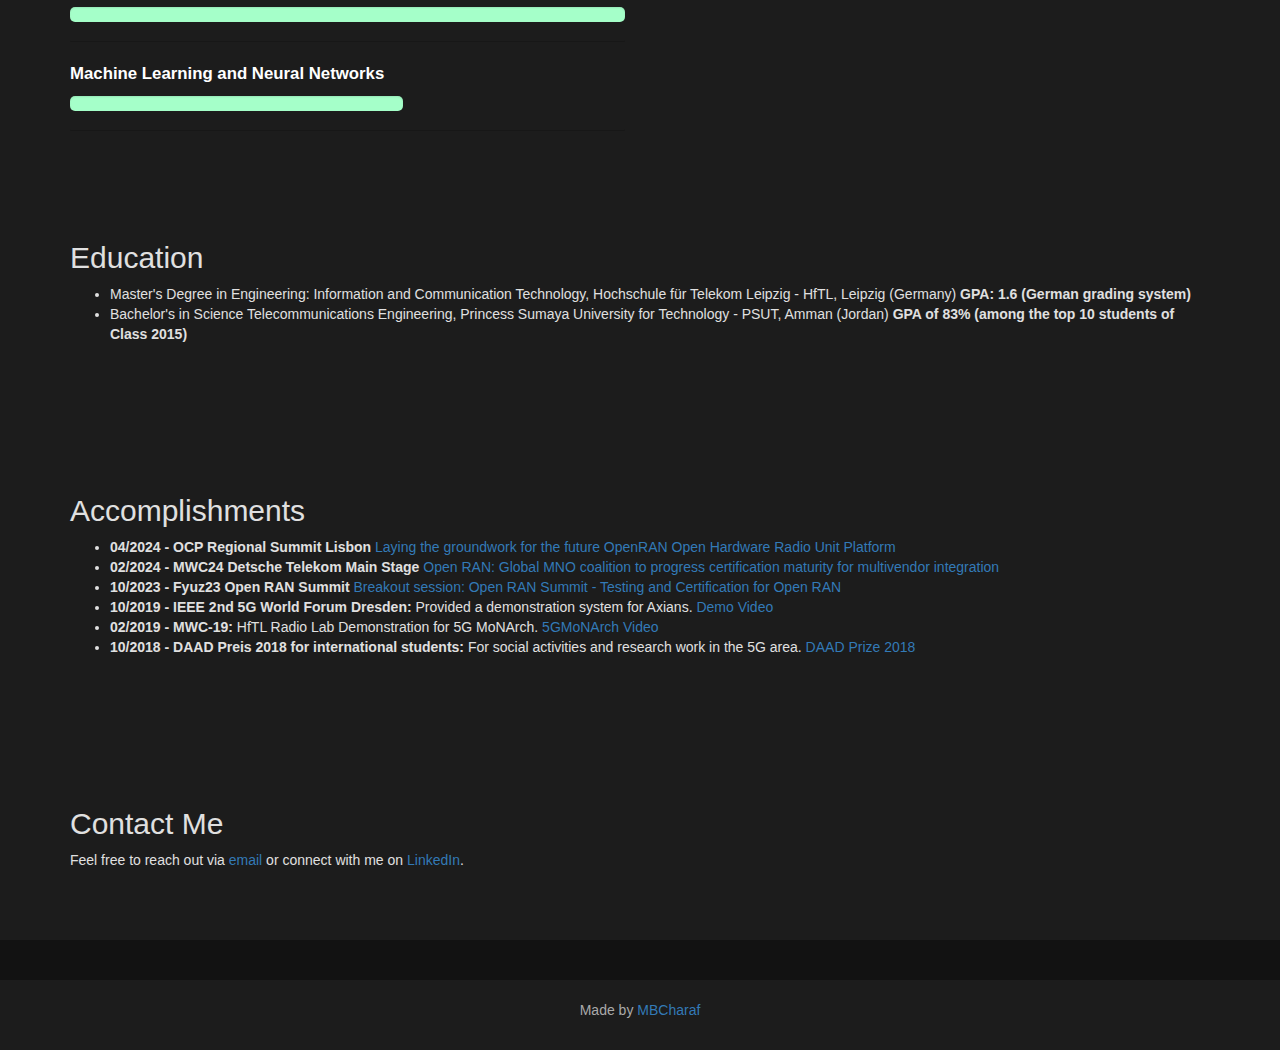
==== commit 0d8d3841: "updates" ====
--- a/index.html
+++ b/index.html
@@ -14,7 +14,7 @@
     <nav class="navbar navbar-default navbar-fixed-top">
         <div class="container">
             <div class="navbar-header">
-                <a class="navbar-brand" href="#">MBCharaf</a>
+                <a class="navbar-brand" href="#">Jonas Charaf</a>
             </div>
             <ul class="nav navbar-nav navbar-right">
                 <li><a href="#home">HOME</a></li>
@@ -64,7 +64,7 @@
                 <div class="timeline-item">
                     <div class="timeline-date">02/2023 - 08/2024</div>
                     <div class="timeline-content">
-                        <h3>Senior Open RAN Technical Lead @Capgemini Engineering</h3>
+                        <h3>Senior Open RAN Technical Lead @ Capgemini Engineering</h3>
                         <p>-Project lead for i14y Lab project from Capgemini Engineering side.
 
                         <p>  - Plan and design of the E2E test setups, configurations, tools and requirements concerning the i14y Lab</p>
@@ -81,29 +81,44 @@
                 <div class="timeline-item">
                     <div class="timeline-date">01/2022 - 02/2023</div>
                     <div class="timeline-content">
-                        <h3>5G Consultant @Capgemini Engineering</h3>
-                        <p>Design and creation of E2E reference architecture of future 5G and beyond Testlabs. Integration and validation of test cases into the E2E 5G and beyond architecture. Working closely with project partners (Vendors, SMEs...).</p>
+                        <h3>5G Consultant @ Capgemini Engineering</h3>
+                        <p> - Design and creation of E2E reference architecture of future 5G and beyond Testlabs. </p>
+                            <p>  - Integration and validation of test cases into the E2E 5G and beyond architecture.</p>
+                                <p>  -  Working closely with project partners (Vendors, SMEs...).</p>
                     </div>
                 </div>
                 <div class="timeline-item">
                     <div class="timeline-date">02/2019 - 12/2021</div>
                     <div class="timeline-content">
-                        <h3>5G Researcher @HTWK Leipzig</h3>
-                        <p>Working on several projects in cooperation with Deutsche Telekom. Working in an agile environment as a contributor to software projects. Parsing and evaluating 5G NR/LTE measurement results. Performing LTE and 5G drive tests and measurements. Deploying web servers in a cloud-based environment such as AWS. Deploying open-source EPC on EC2 instance in AWS cloud. Supervising students on their master thesis and project work.</p>
+                        <h3>5G Researcher @ HTWK Leipzig</h3>
+                        <p> - Working on several projects in cooperation with Deutsche Telekom. </p>
+                            <p> - Working in an agile environment as a contributor to software projects.</p>
+                                <p> - Parsing and evaluating 5G NR/LTE measurement results. </p>
+                                    <p> - Performing LTE and 5G drive tests and measurements. Deploying web servers in a cloud-based environment such as AWS. </p>
+                                        <p>  - Deploying open-source EPC on EC2 instance in AWS cloud. </p>
+                                            <p>  - Supervising students on their master thesis and project work.</p>
                     </div>
                 </div>
                 <div class="timeline-item">
                     <div class="timeline-date">09/2018 - 01/2019</div>
                     <div class="timeline-content">
-                        <h3>Research Assistant @HfTL Leipzig</h3>
-                        <p>Data Analytics of RAN KPIs. Interactive visualization of simulation and measurement data. Working alongside Telekom Innovation labs and other companies in Germany and Europe on 5G projects. Investigating and implementing NR-related features for the Next-Generation RAN. Building data models using LTE KPIs.</p>
+                        <h3>Research Assistant @ HfTL Leipzig</h3>
+                        <p> - Data Analytics of RAN KPIs. </p>
+                        <p> -  Interactive visualization of simulation and measurement data. </p>
+                        <p> -  Working alongside Telekom Innovation labs and other companies in Germany and Europe on 5G projects.</p>
+                        <p> -   Investigating and implementing NR-related features for the Next-Generation RAN. </p>
+                        <p> -   Building data models using LTE KPIs.</p>
                     </div>
                 </div>
                 <div class="timeline-item">
                     <div class="timeline-date">05/2017 - 08/2018</div>
                     <div class="timeline-content">
-                        <h3>Research Assistant (Flexikant) @HfTL Leipzig</h3>
-                        <p>Thesis: Extension and Evaluation of SD-RAN concepts based on OpenAirInterface. Working on Software Defined Radio equipment. Supporting students with their assigned projects and thesis. Analyzing measurement data. Performing LTE drive tests and measurement campaigns using the Accuver software tool.</p>
+                        <h3>Research Assistant (Flexikant) @ HfTL Leipzig</h3>
+                        <p> -  Thesis: Extension and Evaluation of SD-RAN concepts based on OpenAirInterface.</p>
+                        <p> -  Working on Software Defined Radio equipment.</p>
+                        <p>  -    Supporting students with their assigned projects and thesis.</p>
+                        <p>  -     Analyzing measurement data. </p>
+                        <p>  -     Performing LTE drive tests and measurement campaigns using the Accuver software tool.</p>
                     </div>
                 </div>
             </div>
@@ -120,27 +135,76 @@
             </ul>
         </div>
     </section>
-
     <section id="skills" class="skills-section">
         <div class="container">
             <h2>Skills</h2>
             <div class="row">
                 <div class="col-md-6">
-                    <ul>
-                        <li>LTE/5G NR: ⭐⭐⭐⭐⭐</li>
-                        <li>Software Defined Radio: ⭐⭐⭐⭐⭐</li>
-                        <li>Data Analytics: ⭐⭐⭐⭐⭐</li>
-                        <li>REST API: ⭐⭐⭐⭐⭐</li>
-                        <li>Web Development: ⭐⭐⭐⭐⭐</li>
-                        <li>Machine Learning and Neural Networks: ⭐⭐⭐</li>
+                    <ul class="skills-list">
+                        <li>
+                            <span class="skill-name">LTE/5G NR</span>
+                            <div class="progress-bar">
+                                <div class="progress" style="width: 100%;"></div>
+                            </div>
+                        </li>
+                        <li>
+                            <span class="skill-name">Software Defined Radio</span>
+                            <div class="progress-bar">
+                                <div class="progress" style="width: 100%;"></div>
+                            </div>
+                        </li>
+                        <li>
+                            <span class="skill-name">Data Analytics</span>
+                            <div class="progress-bar">
+                                <div class="progress" style="width: 100%;"></div>
+                            </div>
+                        </li>
+                        <li>
+                            <span class="skill-name">REST API</span>
+                            <div class="progress-bar">
+                                <div class="progress" style="width: 100%;"></div>
+                            </div>
+                        </li>
+                        <li>
+                            <span class="skill-name">Web Development</span>
+                            <div class="progress-bar">
+                                <div class="progress" style="width: 100%;"></div>
+                            </div>
+                        </li>
+                        <li>
+                            <span class="skill-name">Machine Learning and Neural Networks</span>
+                            <div class="progress-bar">
+                                <div class="progress" style="width: 60%;"></div>
+                            </div>
+                        </li>
                     </ul>
                 </div>
                 <div class="col-md-6">
-                    <ul>
-                        <li>Python: ⭐⭐⭐⭐⭐</li>
-                        <li>React.JS: ⭐⭐⭐⭐</li>
-                        <li>Go: ⭐⭐⭐⭐</li>
-                        <li>C++/C: ⭐⭐⭐⭐</li>
+                    <ul class="skills-list">
+                        <li>
+                            <span class="skill-name">Python</span>
+                            <div class="progress-bar">
+                                <div class="progress" style="width: 100%;"></div>
+                            </div>
+                        </li>
+                        <li>
+                            <span class="skill-name">React.JS</span>
+                            <div class="progress-bar">
+                                <div class="progress" style="width: 80%;"></div>
+                            </div>
+                        </li>
+                        <li>
+                            <span class="skill-name">Go</span>
+                            <div class="progress-bar">
+                                <div class="progress" style="width: 80%;"></div>
+                            </div>
+                        </li>
+                        <li>
+                            <span class="skill-name">C++/C</span>
+                            <div class="progress-bar">
+                                <div class="progress" style="width: 80%;"></div>
+                            </div>
+                        </li>
                     </ul>
                 </div>
             </div>
@@ -161,10 +225,10 @@
         <div class="container">
             <h2>Accomplishments</h2>
             <ul>
-                <li><strong>04/2024 - OCP Regional Summit Lisbon</strong><a href="https://www.opencompute.org/blog/laying-the-groundwork-for-the-future-openran-open-hardware-radio-unit-platform-at-the-ocp-regional-summit-in-lisbon">Laying the groundwork for the future OpenRAN Open Hardware Radio Unit Platform</a></li>
-                <li><strong>02/2024 - MWC24 Detsche Telekom Main Stage</strong><a href="https://mwc.telekom.com/speaker/jonas-charaf-2024">Open RAN: Global MNO coalition to progress certification maturity for multivendor integration</a></li>
-                <li><strong>10/2023 - Fyuz23 Open RAN Summit</strong><a href="https://www.youtube.com/watch?v=KmJ0NH8uqKw">Breakouts - Open RAN Summit - Testing and Certification for Open RAN </a></li>
-                <li><strong>10/2019 - IEEE 2nd 5G World Forum Dresden:</strong> Provided a demonstration system for Axians. <a href="https://www.youtube.com/watch?v=79qnZN4NNzw&t=35s">Demo Video</a></li>
+                <li><strong>04/2024 - OCP Regional Summit Lisbon</strong><a href="https://www.opencompute.org/blog/laying-the-groundwork-for-the-future-openran-open-hardware-radio-unit-platform-at-the-ocp-regional-summit-in-lisbon"> Laying the groundwork for the future OpenRAN Open Hardware Radio Unit Platform</a></li>
+                <li><strong>02/2024 - MWC24 Detsche Telekom Main Stage</strong><a href="https://mwc.telekom.com/speaker/jonas-charaf-2024"> Open RAN: Global MNO coalition to progress certification maturity for multivendor integration</a></li>
+                <li><strong>10/2023 - Fyuz23 Open RAN Summit</strong><a href="https://www.youtube.com/watch?v=KmJ0NH8uqKw"> Breakout session: Open RAN Summit - Testing and Certification for Open RAN </a></li>
+                <li><strong>10/2019 - IEEE 2nd 5G World Forum Dresden:</strong> Provided a demonstration system for Axians. <a href="https://www.youtube.com/watch?v=79qnZN4NNzw&t=35s"> Demo Video</a></li>
                 <li><strong>02/2019 - MWC-19:</strong> HfTL Radio Lab Demonstration for 5G MoNArch. <a href="https://www.youtube.com/watch?v=lJs1aWvZu5U">5GMoNArch Video</a></li>
                 <li><strong>10/2018 - DAAD Preis 2018 for international students:</strong> For social activities and research work in the 5G area. <a href="https://www.hft-leipzig.de/de/hochschule/alumni/service/news/news-detailansicht/article/student-aus-syrien-erhaelt-daad-preis-2018.html">DAAD Prize 2018</a></li>
             </ul>
--- a/css/styles.css
+++ b/css/styles.css
@@ -29,8 +29,9 @@
 }
 
 .profile-pic {
-  max-width: 100%;
-  border-radius: 50%;
+  max-width: 70%;
+  border-top-left-radius: 15px;
+  border-top-right-radius: 15px;
 }
 
 .tagline {
@@ -127,3 +128,61 @@
       padding-right: 20px;
   }
 }
+
+.skills-section {
+  padding: 10px 0;
+  color: #fff;
+}
+
+.skills-section h2 {
+  text-align: center;
+  margin-bottom: 40px;
+  font-size: 2.5em;
+  color: #fff;
+}
+
+.skills-list {
+  list-style: none;
+  padding: 0;
+}
+
+.skills-list li {
+  font-size: 1.2em;
+  margin-bottom: 20px;
+  display: flex;
+  flex-direction: column;
+}
+
+.skill-name {
+  font-weight: bold;
+  margin-bottom: 10px;
+}
+
+.progress-bar {
+  width: 100%;
+  background-color: #1c1c1c;
+  border-radius: 1px;
+  overflow: hidden;
+}
+
+.progress {
+  height: 15px;
+  background-color: #A5FFC9;
+  border-radius: 5px;
+  width: 0;
+  transition: width 1s ease-in-out;
+}
+
+.skills-list li:hover .progress {
+  width: 100%;
+}
+
+@media (max-width: 768px) {
+  .skills-list li {
+      font-size: 1em;
+      
+  }
+  .navbar {
+    display: none;
+}
+}
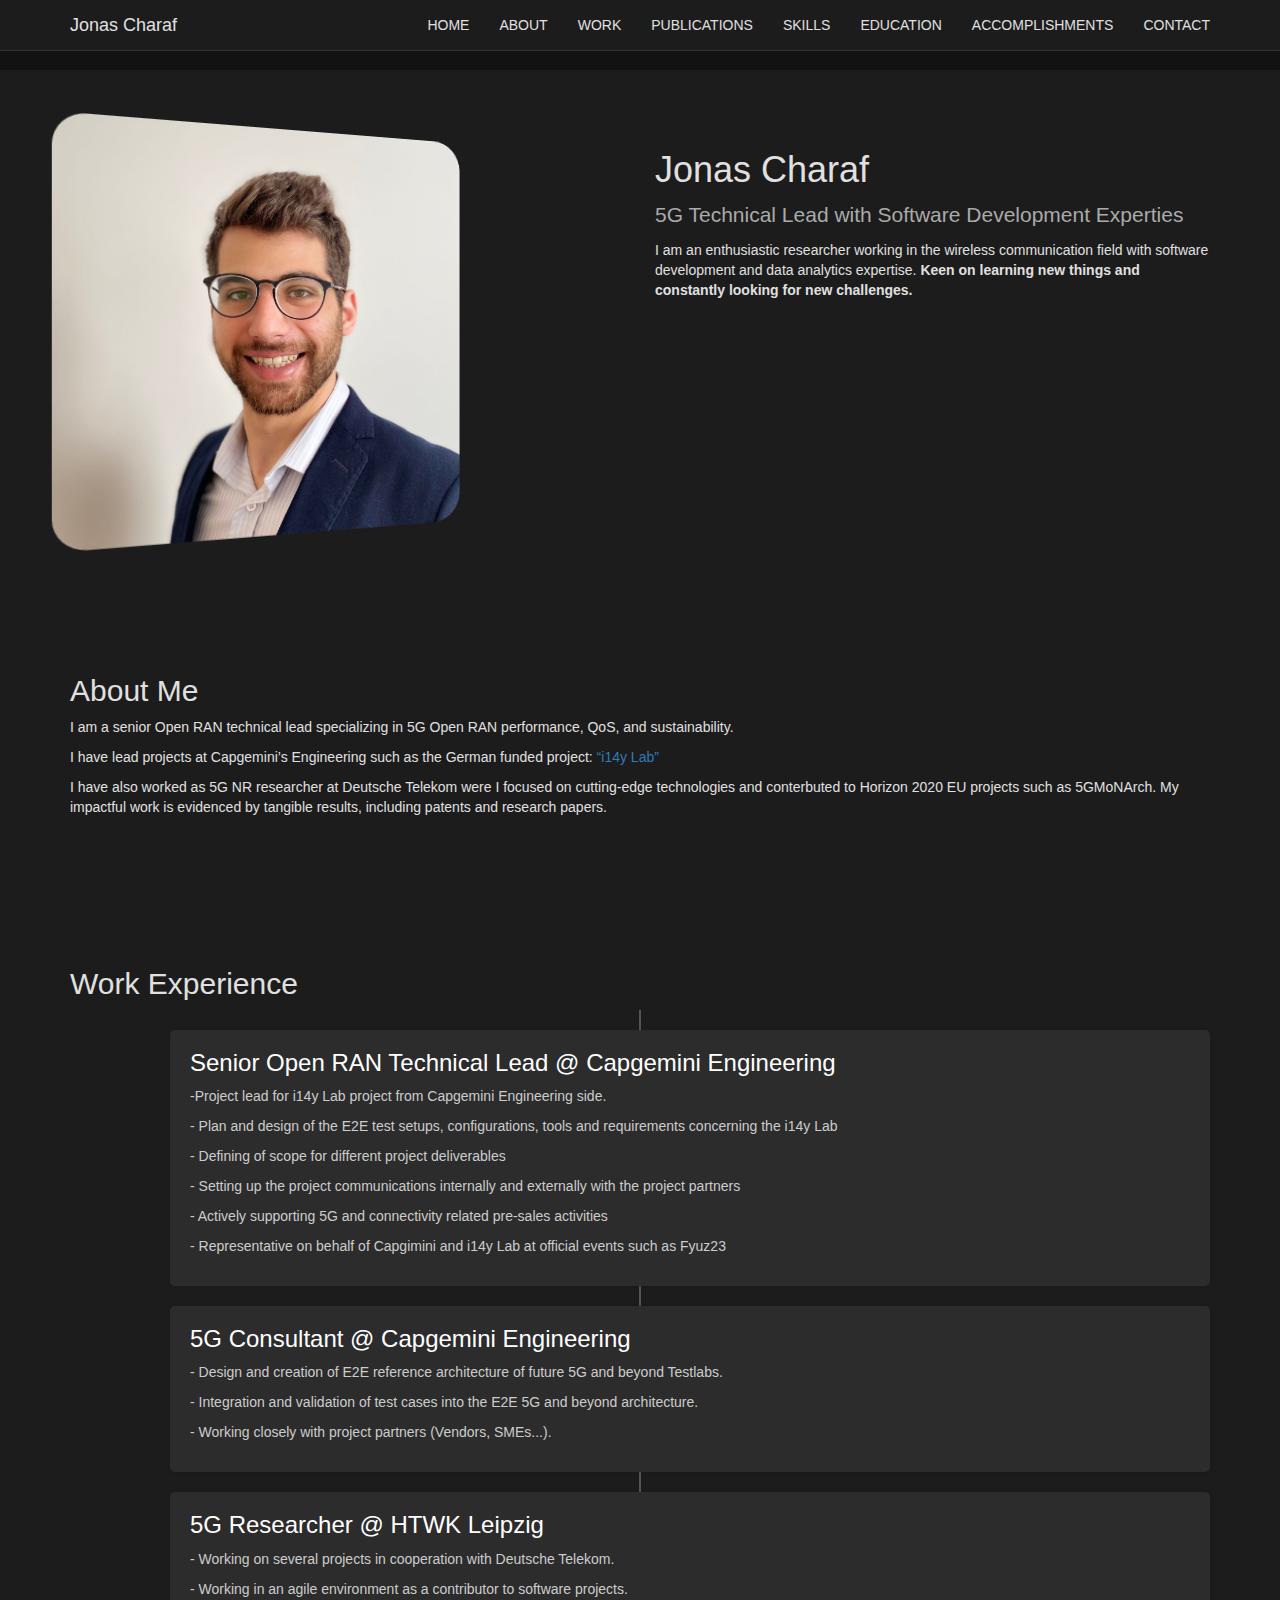
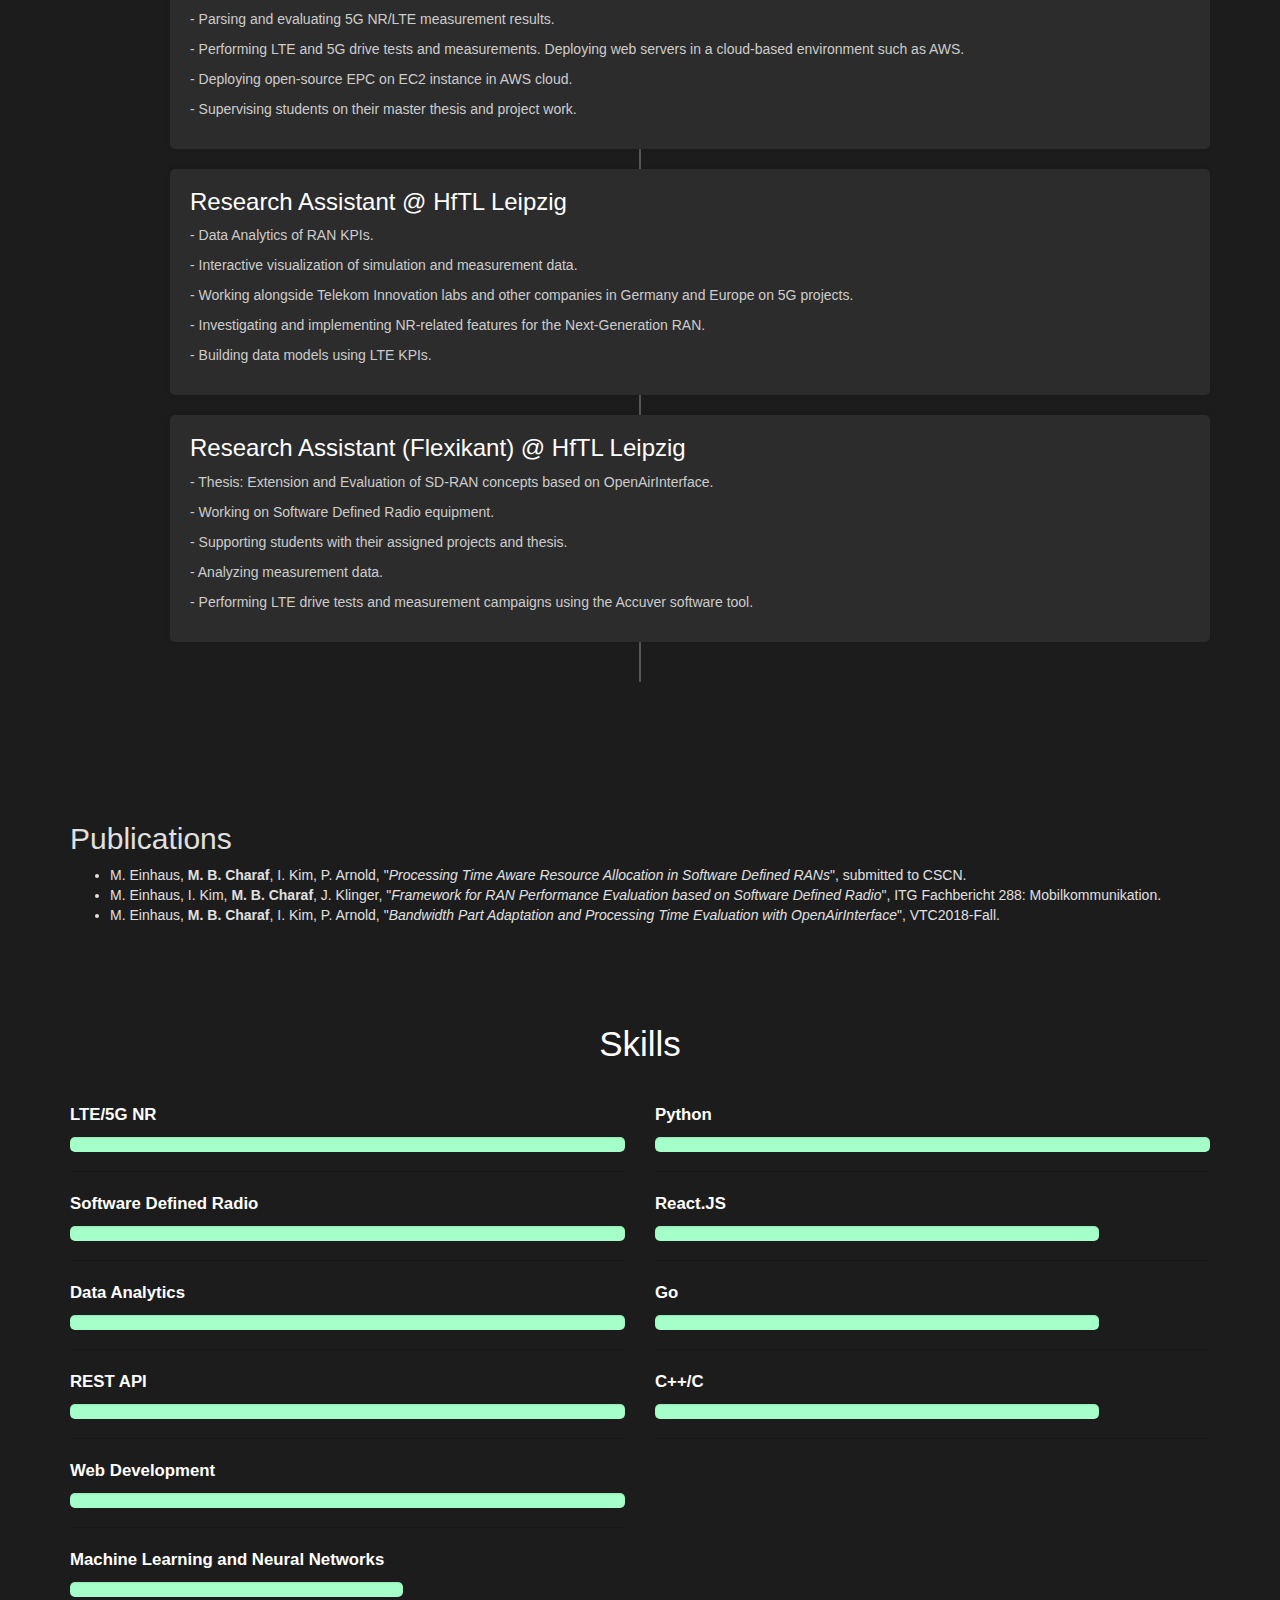
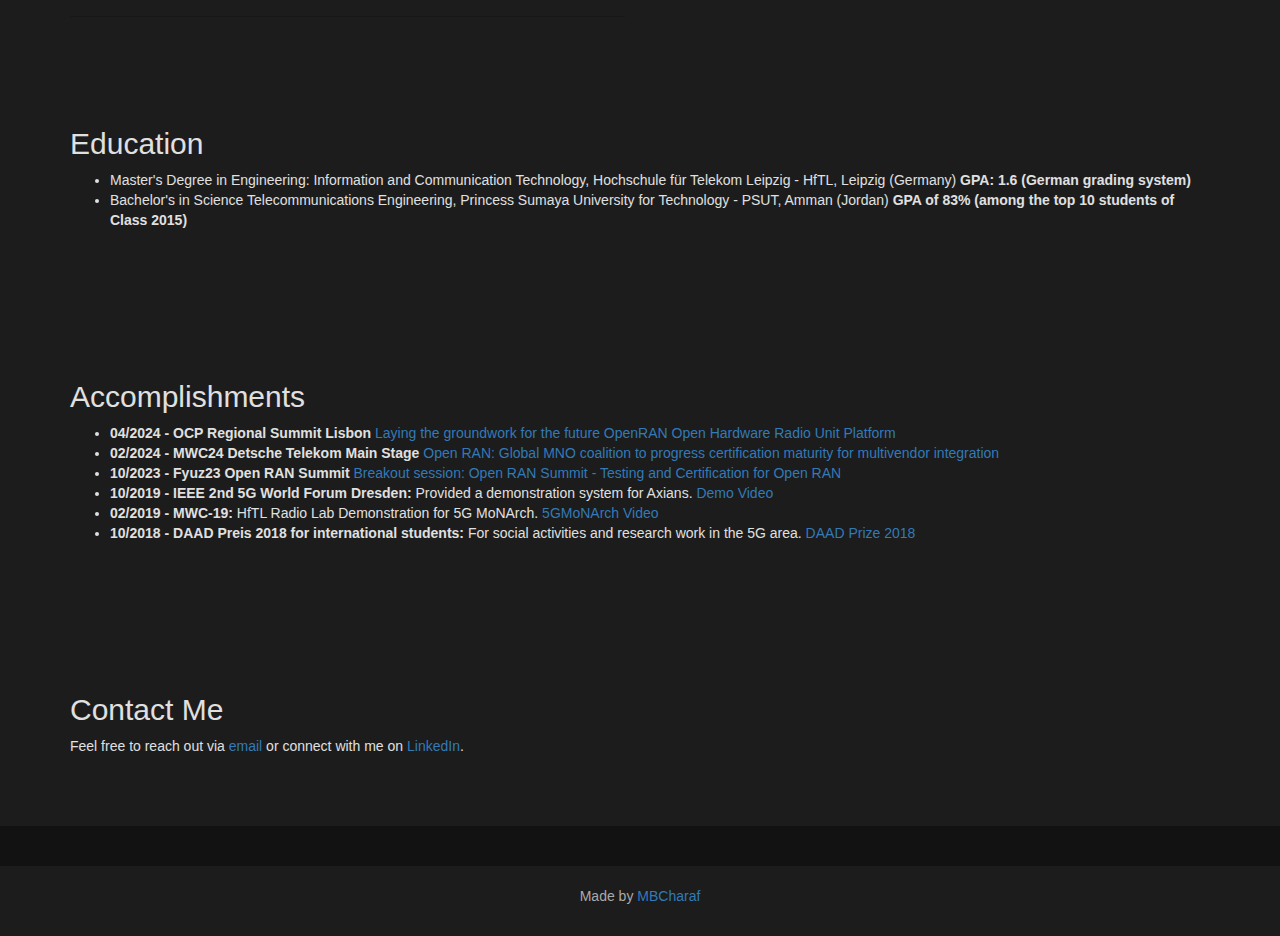
==== commit e8233c86: "photo updates" ====
--- a/index.html
+++ b/index.html
@@ -4,7 +4,7 @@
 <head>
     <meta charset="UTF-8">
     <meta name="viewport" content="width=device-width, initial-scale=1.0">
-    <meta description="Personal CV and Portfolio of Mohamad Buchr Charaf">
+    <meta description="Personal CV of Jonas Charaf">
     <title>Jonas Charaf</title>
     <link rel="stylesheet" href="https://maxcdn.bootstrapcdn.com/bootstrap/3.3.7/css/bootstrap.min.css">
     <link rel="stylesheet" href="css/styles.css">
--- a/css/styles.css
+++ b/css/styles.css
@@ -29,9 +29,25 @@
 }
 
 .profile-pic {
-  max-width: 70%;
+  max-width: 80%;
   border-top-left-radius: 15px;
   border-top-right-radius: 15px;
+  --f: .1; /* parallax factor (the smaller the better) */
+  --r: 30px; /* the radius */
+
+  --_f: calc(100%*var(--f)/(1 + var(--f)));
+  --_a: calc(90deg*var(--f));
+
+  aspect-ratio: calc(1 + var(--f));
+  object-fit: cover;
+  clip-path: inset(0 var(--_f) 0 0 round var(--r));
+  transform: perspective(400px) translateX(0px) rotateY(var(--_a));
+  transition: .5s;
+
+}
+.profile-pic:hover {
+  clip-path: inset(0 0 0 var(--_f) round var(--r));
+  transform: perspective(400px) translateX(calc(-1*var(--_f))) rotateY(calc(-1*var(--_a)));
 }
 
 .tagline {
